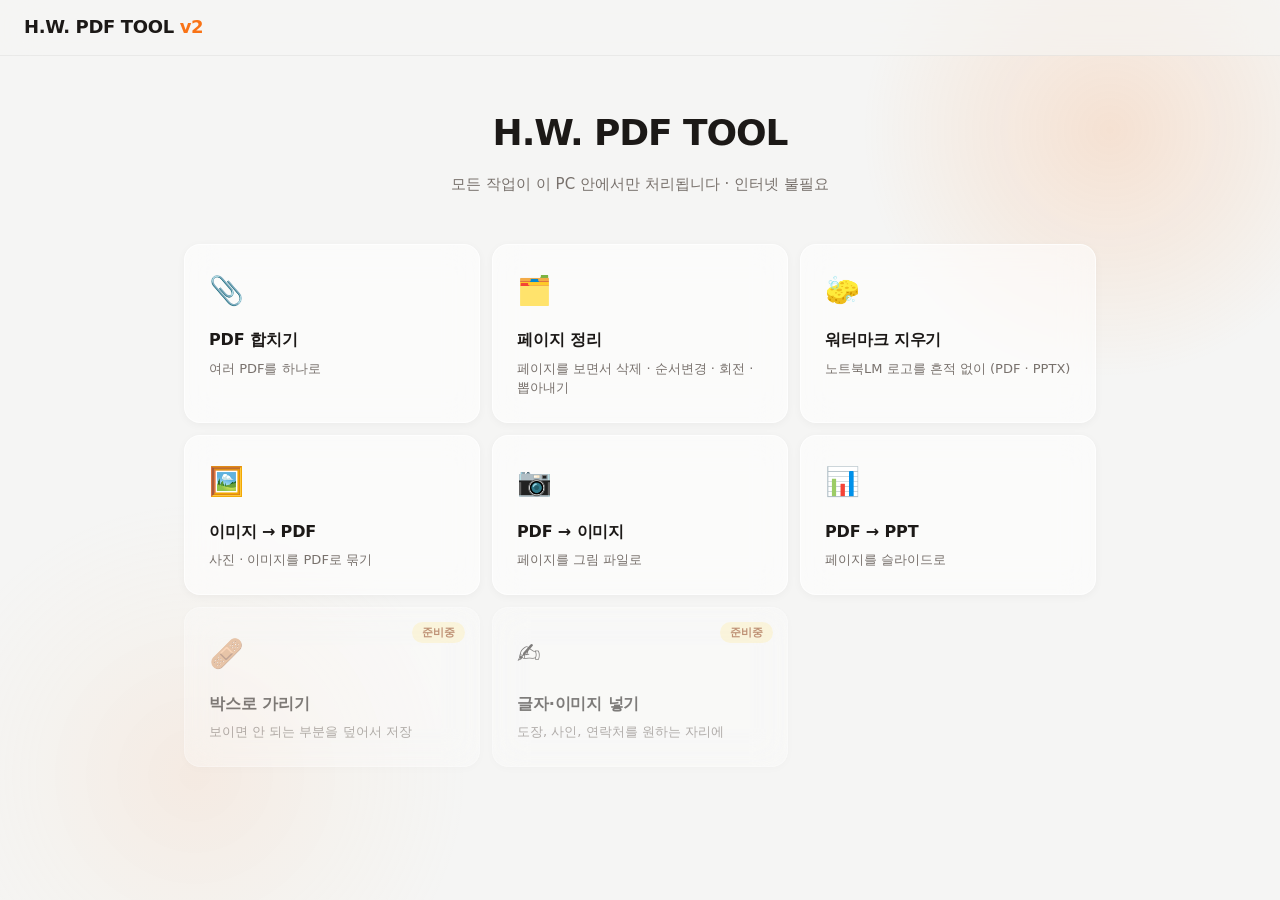
==== html-app/v2/app.html @ 433fdadb "PDF 도구 v2 추가 — v2 앱·빌드 스크립트·NotebookLM 워터마크 제거·디자인 브리프 Co-Authored-By: Claude Fable 5 <noreply@anthr" ====
<!DOCTYPE html>
<html lang="ko">
<head>
    <meta charset="UTF-8">
    <meta name="viewport" content="width=device-width, initial-scale=1.0">
    <title>H.W. PDF TOOL v2</title>
    <style>
/* ===== Design System ===== */
:root {
    --color-primary: #f97316;
    --color-primary-hover: #ea580c;
    --color-bg: #f5f5f4;
    --color-text: #1c1917;
    --color-text-secondary: #78716c;
    --color-border: rgba(0, 0, 0, 0.06);
    --color-success: #16a34a;
    --color-error: #dc2626;
    --color-error-bg: #fef2f2;
    --glass-bg: rgba(255, 255, 255, 0.55);
    --glass-border: rgba(255, 255, 255, 0.7);
    --glass-blur: 16px;
    --radius: 16px;
    --radius-sm: 10px;
    --shadow: 0 2px 8px rgba(0, 0, 0, 0.04);
    --shadow-md: 0 8px 24px rgba(0, 0, 0, 0.08);
    --transition: 0.3s cubic-bezier(0.4, 0, 0.2, 1);
}

*, *::before, *::after { box-sizing: border-box; margin: 0; padding: 0; }

body {
    font-family: 'Pretendard Variable', Pretendard, -apple-system, BlinkMacSystemFont, system-ui, 'Malgun Gothic', sans-serif;
    background: var(--color-bg);
    color: var(--color-text);
    line-height: 1.6;
    min-height: 100vh;
    overflow-x: hidden;
    position: relative;
}

body::before, body::after {
    content: '';
    position: fixed;
    border-radius: 50%;
    pointer-events: none;
    z-index: 0;
}
body::before {
    top: -120px; right: -80px; width: 500px; height: 500px;
    background: radial-gradient(circle, rgba(249, 115, 22, 0.15) 0%, rgba(251, 146, 60, 0.05) 50%, transparent 70%);
}
body::after {
    bottom: -150px; left: -80px; width: 550px; height: 550px;
    background: radial-gradient(circle, rgba(249, 115, 22, 0.08) 0%, rgba(254, 215, 170, 0.06) 40%, transparent 70%);
}
::selection { background: rgba(249, 115, 22, 0.2); color: var(--color-text); }

/* ===== Navbar ===== */
.navbar {
    background: rgba(245, 245, 244, 0.6);
    backdrop-filter: blur(20px);
    -webkit-backdrop-filter: blur(20px);
    border-bottom: 1px solid rgba(0, 0, 0, 0.05);
    padding: 0 24px;
    height: 56px;
    display: flex;
    align-items: center;
    position: sticky;
    top: 0;
    z-index: 100;
    gap: 16px;
}
.nav-logo {
    font-size: 18px; font-weight: 700; color: var(--color-text);
    text-decoration: none; letter-spacing: -0.02em; cursor: pointer;
}
.nav-back {
    display: none; align-items: center; gap: 6px;
    font-size: 14px; font-weight: 500; color: var(--color-text-secondary);
    cursor: pointer; background: none; border: none; font-family: inherit;
    padding: 4px 8px; border-radius: 6px; transition: all var(--transition);
}
.nav-back:hover { background: rgba(0,0,0,0.05); color: var(--color-text); }
.nav-back.visible { display: flex; }

.container { max-width: 960px; margin: 0 auto; padding: 32px 24px; position: relative; z-index: 1; }

.hero { text-align: center; margin-bottom: 48px; padding-top: 16px; }
.hero h1 { font-size: 36px; font-weight: 800; margin-bottom: 10px; letter-spacing: -0.03em; }
.hero-desc { color: var(--color-text-secondary); font-size: 15px; }

/* ===== Card Grid ===== */
.card-grid { display: grid; grid-template-columns: repeat(auto-fill, minmax(220px, 1fr)); gap: 12px; }
.card {
    background: var(--glass-bg);
    backdrop-filter: blur(var(--glass-blur));
    -webkit-backdrop-filter: blur(var(--glass-blur));
    border: 1px solid var(--glass-border);
    border-radius: var(--radius);
    padding: 24px;
    text-decoration: none;
    color: var(--color-text);
    transition: all var(--transition);
    cursor: pointer;
    box-shadow: var(--shadow);
    position: relative;
}
.card:hover {
    background: rgba(255, 255, 255, 0.7);
    border-color: rgba(249, 115, 22, 0.5);
    transform: translateY(-2px);
    box-shadow: var(--shadow-md), 0 0 0 2px rgba(249, 115, 22, 0.15);
}
.card-icon { font-size: 28px; margin-bottom: 14px; }
.card h3 { font-size: 16px; font-weight: 700; margin-bottom: 6px; letter-spacing: -0.01em; }
.card p { font-size: 13px; color: var(--color-text-secondary); line-height: 1.5; }
.card.soon { cursor: default; opacity: 0.55; }
.card.soon:hover { transform: none; border-color: var(--glass-border); box-shadow: var(--shadow); background: var(--glass-bg); }
.badge-soon {
    position: absolute; top: 14px; right: 14px;
    font-size: 11px; font-weight: 600; color: #92400e;
    background: #fef3c7; border-radius: 20px; padding: 2px 10px;
}

.page-header { margin-bottom: 32px; }
.page-header h2 { font-size: 24px; font-weight: 700; margin-bottom: 4px; letter-spacing: -0.02em; }
.page-header p { color: var(--color-text-secondary); font-size: 14px; }

/* ===== Upload Zone ===== */
.upload-zone {
    border: 1.5px dashed rgba(0, 0, 0, 0.12);
    border-radius: var(--radius);
    padding: 48px 24px;
    text-align: center;
    cursor: pointer;
    transition: all var(--transition);
    background: var(--glass-bg);
    backdrop-filter: blur(var(--glass-blur));
    -webkit-backdrop-filter: blur(var(--glass-blur));
}
.upload-zone:hover, .upload-zone.dragover {
    border-color: var(--color-primary);
    background: rgba(249, 115, 22, 0.04);
}
.upload-zone-icon { font-size: 40px; margin-bottom: 12px; }
.upload-zone-text { font-size: 16px; font-weight: 600; margin-bottom: 4px; }
.upload-zone-hint { font-size: 13px; color: var(--color-text-secondary); }
.upload-zone input[type="file"] { display: none; }

/* ===== File List ===== */
.file-list { list-style: none; margin-top: 16px; }
.file-item {
    display: flex; align-items: center; justify-content: space-between;
    background: var(--glass-bg);
    border: 1px solid var(--glass-border);
    border-radius: var(--radius-sm);
    padding: 10px 16px;
    margin-bottom: 8px;
    cursor: grab;
    transition: background var(--transition);
}
.file-item:hover { background: rgba(255, 255, 255, 0.75); }
.file-item.dragging { opacity: 0.5; }
.file-item-name {
    font-size: 14px; font-weight: 500;
    overflow: hidden; text-overflow: ellipsis; white-space: nowrap;
    flex: 1; margin-right: 12px;
}
.file-item-size { font-size: 12px; color: var(--color-text-secondary); margin-right: 12px; white-space: nowrap; }
.file-item-remove {
    background: none; border: none; color: var(--color-text-secondary);
    cursor: pointer; font-size: 18px; padding: 0 4px; line-height: 1;
    transition: color var(--transition);
}
.file-item-remove:hover { color: var(--color-error); }

/* ===== Options ===== */
.options-group {
    background: var(--glass-bg);
    border: 1px solid var(--glass-border);
    border-radius: var(--radius);
    padding: 20px 24px;
    margin-top: 16px;
    backdrop-filter: blur(var(--glass-blur));
    -webkit-backdrop-filter: blur(var(--glass-blur));
}
.options-group label { display: block; font-size: 14px; font-weight: 600; margin-bottom: 8px; }
.options-group select, .options-group input[type="text"], .options-group input[type="number"] {
    width: 100%; padding: 8px 12px;
    border: 1px solid rgba(0, 0, 0, 0.1);
    border-radius: var(--radius-sm);
    font-size: 14px; font-family: inherit;
    background: rgba(255, 255, 255, 0.5);
    color: var(--color-text);
    transition: border-color var(--transition);
}
.options-group select:focus, .options-group input:focus { outline: none; border-color: var(--color-primary); }
.options-row { display: flex; gap: 16px; flex-wrap: wrap; }
.options-row > div { flex: 1; min-width: 140px; }

/* ===== Buttons ===== */
.btn {
    display: inline-flex; align-items: center; justify-content: center;
    padding: 10px 24px;
    border-radius: var(--radius-sm);
    font-size: 15px; font-weight: 600; font-family: inherit;
    border: none; cursor: pointer;
    transition: all var(--transition);
    text-decoration: none;
}
.btn-primary { background: var(--color-primary); color: #fff; }
.btn-primary:hover { background: var(--color-primary-hover); box-shadow: 0 4px 16px rgba(249, 115, 22, 0.25); }
.btn-primary:disabled { background: #fdba74; cursor: not-allowed; box-shadow: none; }
.btn-ghost {
    background: none; border: 1px solid rgba(0,0,0,0.12); color: var(--color-text);
}
.btn-ghost:hover { background: rgba(0,0,0,0.04); }
.action-bar { margin-top: 20px; display: flex; gap: 12px; align-items: center; flex-wrap: wrap; }

/* ===== Result / Error ===== */
.result-area { margin-top: 24px; display: none; }
.result-area.active { display: block; }
.result-card {
    background: var(--glass-bg);
    border: 1px solid var(--glass-border);
    border-radius: var(--radius);
    padding: 20px 24px;
    backdrop-filter: blur(var(--glass-blur));
    -webkit-backdrop-filter: blur(var(--glass-blur));
}
.result-info { font-size: 14px; color: var(--color-text-secondary); }
.result-info strong { color: var(--color-text); }
.error-msg {
    background: var(--color-error-bg);
    color: var(--color-error);
    border: 1px solid #fecaca;
    border-radius: var(--radius-sm);
    padding: 12px 16px;
    font-size: 14px;
    margin-top: 16px;
    display: none;
}
.error-msg.active { display: block; }

/* ===== Loading Overlay ===== */
.loading-overlay {
    display: none;
    position: fixed; inset: 0;
    background: rgba(245, 245, 244, 0.7);
    backdrop-filter: blur(4px);
    -webkit-backdrop-filter: blur(4px);
    z-index: 200;
    align-items: center; justify-content: center;
    flex-direction: column; gap: 16px;
}
.loading-overlay.active { display: flex; }
.spinner {
    width: 40px; height: 40px;
    border: 3px solid rgba(0,0,0,0.08);
    border-top-color: var(--color-primary);
    border-radius: 50%;
    animation: spin 0.8s linear infinite;
}
@keyframes spin { to { transform: rotate(360deg); } }
.loading-text { font-size: 15px; font-weight: 500; color: var(--color-text-secondary); }

.page-section { display: none; }
.page-section.active { display: block; }

/* ===== Thumbnail Grid (페이지 정리) ===== */
.thumb-toolbar {
    display: none;
    align-items: center; gap: 12px; flex-wrap: wrap;
    margin-top: 20px;
}
.thumb-toolbar.active { display: flex; }
.thumb-count { font-size: 14px; color: var(--color-text-secondary); margin-left: auto; }
.thumb-grid {
    display: grid;
    grid-template-columns: repeat(auto-fill, minmax(160px, 1fr));
    gap: 14px;
    margin-top: 16px;
}
/* 가로 문서: 칸을 넓게, 미리보기 높이는 낮게 */
.thumb-grid.landscape { grid-template-columns: repeat(auto-fill, minmax(260px, 1fr)); }
.thumb-grid.landscape .thumb-img-wrap { height: 160px; }
.thumb-item {
    background: var(--glass-bg);
    border: 1px solid var(--glass-border);
    border-radius: var(--radius-sm);
    padding: 10px;
    text-align: center;
    cursor: grab;
    transition: box-shadow var(--transition), opacity 0.2s;
    box-shadow: var(--shadow);
}
.thumb-item.dragging { opacity: 0.4; }
.thumb-item.dragover-target { outline: 2px dashed var(--color-primary); outline-offset: 2px; }
.thumb-img-wrap {
    display: flex; align-items: center; justify-content: center;
    height: 200px; overflow: hidden;
    background: rgba(255,255,255,0.6);
    border-radius: 6px;
}
.thumb-img-wrap img {
    max-width: 96%; max-height: 96%;
    box-shadow: 0 1px 4px rgba(0,0,0,0.15);
    transition: transform 0.25s ease;
}
.thumb-meta {
    display: flex; align-items: center; justify-content: space-between;
    margin-top: 8px;
}
.thumb-num { font-size: 12px; color: var(--color-text-secondary); font-weight: 600; }
.thumb-actions { display: flex; gap: 2px; }
.thumb-btn {
    background: none; border: none; cursor: pointer;
    font-size: 15px; padding: 2px 5px; border-radius: 6px;
    color: var(--color-text-secondary);
    transition: all 0.15s;
}
.thumb-btn:hover { background: rgba(0,0,0,0.06); color: var(--color-text); }
.thumb-btn.del:hover { color: var(--color-error); background: var(--color-error-bg); }

@media (max-width: 600px) {
    .container { padding: 20px 16px; }
    .card-grid { grid-template-columns: 1fr 1fr; }
    .hero h1 { font-size: 24px; }
    .upload-zone { padding: 32px 16px; }
    .options-row { flex-direction: column; }
    .thumb-grid { grid-template-columns: repeat(auto-fill, minmax(120px, 1fr)); }
    .thumb-img-wrap { height: 130px; }
}
    </style>
</head>
<body>

<nav class="navbar">
    <a class="nav-logo" onclick="navigateTo('')">H.W. PDF TOOL <span style="color:var(--color-primary)">v2</span></a>
    <button class="nav-back" id="navBack" onclick="navigateTo('')">← 홈으로</button>
</nav>

<div class="loading-overlay" id="loadingOverlay">
    <div class="spinner"></div>
    <div class="loading-text" id="loadingText">처리 중...</div>
</div>

<main class="container">

<!-- ===== HOME ===== -->
<section class="page-section active" id="page-home">
    <div class="hero">
        <h1>H.W. PDF TOOL</h1>
        <p class="hero-desc">모든 작업이 이 PC 안에서만 처리됩니다 · 인터넷 불필요</p>
    </div>
    <div class="card-grid">
        <a class="card" onclick="navigateTo('merge')">
            <div class="card-icon">📎</div>
            <h3>PDF 합치기</h3>
            <p>여러 PDF를 하나로</p>
        </a>
        <a class="card" onclick="navigateTo('organize')">
            <div class="card-icon">🗂️</div>
            <h3>페이지 정리</h3>
            <p>페이지를 보면서 삭제 · 순서변경 · 회전 · 뽑아내기</p>
        </a>
        <a class="card" onclick="navigateTo('watermark')">
            <div class="card-icon">🧽</div>
            <h3>워터마크 지우기</h3>
            <p>노트북LM 로고를 흔적 없이 (PDF · PPTX)</p>
        </a>
        <a class="card" onclick="navigateTo('image-to-pdf')">
            <div class="card-icon">🖼️</div>
            <h3>이미지 → PDF</h3>
            <p>사진 · 이미지를 PDF로 묶기</p>
        </a>
        <a class="card" onclick="navigateTo('pdf-to-image')">
            <div class="card-icon">📷</div>
            <h3>PDF → 이미지</h3>
            <p>페이지를 그림 파일로</p>
        </a>
        <a class="card" onclick="navigateTo('pdf-to-ppt')">
            <div class="card-icon">📊</div>
            <h3>PDF → PPT</h3>
            <p>페이지를 슬라이드로</p>
        </a>
        <a class="card soon">
            <span class="badge-soon">준비중</span>
            <div class="card-icon">🩹</div>
            <h3>박스로 가리기</h3>
            <p>보이면 안 되는 부분을 덮어서 저장</p>
        </a>
        <a class="card soon">
            <span class="badge-soon">준비중</span>
            <div class="card-icon">✍️</div>
            <h3>글자·이미지 넣기</h3>
            <p>도장, 사인, 연락처를 원하는 자리에</p>
        </a>
    </div>
</section>

<!-- ===== MERGE ===== -->
<section class="page-section" id="page-merge">
    <div class="page-header">
        <h2>PDF 합치기</h2>
        <p>여러 PDF 파일을 하나로 합칩니다. 드래그로 순서를 바꿀 수 있습니다.</p>
    </div>
    <div class="upload-zone" id="mergeUploadZone">
        <div class="upload-zone-icon">📎</div>
        <div class="upload-zone-text">PDF 파일을 드래그하거나 클릭하여 선택</div>
        <div class="upload-zone-hint">여러 파일 선택 가능</div>
        <input type="file" id="mergeFileInput" accept=".pdf" multiple>
    </div>
    <div class="file-list" id="mergeFileList"></div>
    <div class="action-bar">
        <button class="btn btn-primary" id="mergeBtn" disabled>합치기</button>
    </div>
    <div class="error-msg" id="mergeError"></div>
    <div class="result-area" id="mergeResult">
        <div class="result-card"><div class="result-info" id="mergeResultInfo">완료되었습니다.</div></div>
    </div>
</section>

<!-- ===== ORGANIZE (페이지 정리) ===== -->
<section class="page-section" id="page-organize">
    <div class="page-header">
        <h2>페이지 정리</h2>
        <p>페이지를 눈으로 보면서 삭제하고, 드래그로 순서를 바꾸고, 회전할 수 있습니다.</p>
    </div>
    <div class="upload-zone" id="orgUploadZone">
        <div class="upload-zone-icon">🗂️</div>
        <div class="upload-zone-text">PDF 파일을 드래그하거나 클릭하여 선택</div>
        <div class="upload-zone-hint">불러온 뒤 각 페이지에서 🔄 회전 · ✕ 삭제</div>
        <input type="file" id="orgFileInput" accept=".pdf">
    </div>
    <div class="thumb-toolbar" id="orgToolbar">
        <button class="btn btn-primary" id="orgSaveBtn">이대로 저장</button>
        <button class="btn btn-ghost" id="orgResetBtn">처음으로 되돌리기</button>
        <span class="thumb-count" id="orgCount"></span>
    </div>
    <div class="thumb-grid" id="orgGrid"></div>
    <div class="error-msg" id="orgError"></div>
    <div class="result-area" id="orgResult">
        <div class="result-card"><div class="result-info" id="orgResultInfo">저장되었습니다.</div></div>
    </div>
</section>

<!-- ===== WATERMARK (워터마크 지우기) ===== -->
<section class="page-section" id="page-watermark">
    <div class="page-header">
        <h2>워터마크 지우기</h2>
        <p>노트북LM이 만든 PDF · PPTX 우하단의 NotebookLM 로고를 주변 배경색으로 자연스럽게 덮습니다.</p>
    </div>
    <div class="upload-zone" id="wmUploadZone">
        <div class="upload-zone-icon">🧽</div>
        <div class="upload-zone-text">PDF 또는 PPTX 파일을 드래그하거나 클릭하여 선택</div>
        <div class="upload-zone-hint">노트북LM에서 다운로드한 파일</div>
        <input type="file" id="wmFileInput" accept=".pdf,.pptx">
    </div>
    <div class="file-list" id="wmFileList"></div>
    <div class="action-bar">
        <button class="btn btn-primary" id="wmBtn" disabled>워터마크 지우기</button>
    </div>
    <div class="error-msg" id="wmError"></div>
    <div class="result-area" id="wmResult">
        <div class="result-card"><div class="result-info" id="wmResultInfo">완료되었습니다.</div></div>
    </div>
</section>

<!-- ===== IMAGE TO PDF ===== -->
<section class="page-section" id="page-image-to-pdf">
    <div class="page-header">
        <h2>이미지 → PDF</h2>
        <p>사진과 이미지를 한 장씩 페이지로 넣어 PDF 한 개로 묶습니다. 드래그로 순서를 바꿀 수 있습니다.</p>
    </div>
    <div class="upload-zone" id="i2pUploadZone">
        <div class="upload-zone-icon">🖼️</div>
        <div class="upload-zone-text">이미지 파일을 드래그하거나 클릭하여 선택</div>
        <div class="upload-zone-hint">JPG · PNG · WEBP, 여러 장 선택 가능</div>
        <input type="file" id="i2pFileInput" accept="image/*" multiple>
    </div>
    <div class="thumb-grid" id="i2pGrid"></div>
    <div class="action-bar">
        <button class="btn btn-primary" id="i2pBtn" disabled>PDF로 묶기</button>
    </div>
    <div class="error-msg" id="i2pError"></div>
    <div class="result-area" id="i2pResult">
        <div class="result-card"><div class="result-info" id="i2pResultInfo">완료되었습니다.</div></div>
    </div>
</section>

<!-- ===== PDF TO IMAGE ===== -->
<section class="page-section" id="page-pdf-to-image">
    <div class="page-header">
        <h2>PDF → 이미지</h2>
        <p>PDF 페이지를 그림 파일로 변환합니다. 여러 장이면 ZIP으로 묶어 내려받습니다.</p>
    </div>
    <div class="upload-zone" id="p2iUploadZone">
        <div class="upload-zone-icon">📷</div>
        <div class="upload-zone-text">PDF 파일을 드래그하거나 클릭하여 선택</div>
        <div class="upload-zone-hint"></div>
        <input type="file" id="p2iFileInput" accept=".pdf">
    </div>
    <div id="p2iOptionsArea" style="display:none;">
        <div class="file-list" id="p2iFileList"></div>
        <div class="options-group">
            <div class="options-row">
                <div>
                    <label for="p2iFormat">파일 형식</label>
                    <select id="p2iFormat">
                        <option value="png">PNG (선명함)</option>
                        <option value="jpeg">JPG (가벼움)</option>
                    </select>
                </div>
                <div>
                    <label for="p2iScale">화질</label>
                    <select id="p2iScale">
                        <option value="1">보통 (빠름)</option>
                        <option value="1.5" selected>좋음 (권장)</option>
                        <option value="2">매우 좋음 (느림)</option>
                    </select>
                </div>
            </div>
        </div>
        <div class="action-bar">
            <button class="btn btn-primary" id="p2iBtn">변환하기</button>
        </div>
    </div>
    <div class="error-msg" id="p2iError"></div>
    <div class="result-area" id="p2iResult">
        <div class="result-card"><div class="result-info" id="p2iResultInfo">완료되었습니다.</div></div>
    </div>
</section>

<!-- ===== PDF TO PPT ===== -->
<section class="page-section" id="page-pdf-to-ppt">
    <div class="page-header">
        <h2>PDF → PPT</h2>
        <p>PDF 각 페이지를 슬라이드 한 장으로 만들어 파워포인트 파일로 변환합니다.</p>
    </div>
    <div class="upload-zone" id="p2pUploadZone">
        <div class="upload-zone-icon">📊</div>
        <div class="upload-zone-text">PDF 파일을 드래그하거나 클릭하여 선택</div>
        <div class="upload-zone-hint"></div>
        <input type="file" id="p2pFileInput" accept=".pdf">
    </div>
    <div id="p2pOptionsArea" style="display:none;">
        <div class="file-list" id="p2pFileList"></div>
        <div class="options-group">
            <label for="p2pScale">화질</label>
            <select id="p2pScale">
                <option value="1">보통 (빠름, 가벼운 파일)</option>
                <option value="1.5" selected>좋음 (권장)</option>
                <option value="2">매우 좋음 (느림, 큰 파일)</option>
            </select>
        </div>
        <div class="action-bar">
            <button class="btn btn-primary" id="p2pBtn">변환하기</button>
        </div>
    </div>
    <div class="error-msg" id="p2pError"></div>
    <div class="result-area" id="p2pResult">
        <div class="result-card"><div class="result-info" id="p2pResultInfo">완료되었습니다.</div></div>
    </div>
</section>

</main>

<script src="libs/pdf-lib.min.js"></script>
<script src="libs/pdf.min.js"></script>
<script src="libs/pdf.worker.min.js"></script>
<script src="libs/jszip.min.js"></script>
<script src="libs/pptxgen.bundle.js"></script>

<script>
/* ===================================================================
   H.W. PDF TOOL v2 — 단일 HTML, 모든 처리는 브라우저 안에서만
   =================================================================== */

// pdf.js: 워커 파일을 같은 문서에 포함했으므로 메인 스레드에서 동작 (file:// 호환)
// (workerSrc를 비워두면 전역 pdfjsWorker를 자동으로 사용)

// ===== Utilities =====
function formatFileSize(bytes) {
    if (bytes < 1024) return bytes + ' B';
    if (bytes < 1024 * 1024) return (bytes / 1024).toFixed(1) + ' KB';
    return (bytes / (1024 * 1024)).toFixed(1) + ' MB';
}

function downloadBlob(blob, filename) {
    const url = URL.createObjectURL(blob);
    const a = document.createElement('a');
    a.href = url;
    a.download = filename;
    document.body.appendChild(a);
    a.click();
    document.body.removeChild(a);
    setTimeout(() => URL.revokeObjectURL(url), 5000);
}

function baseName(filename) {
    return filename.replace(/\.[^.]+$/, '');
}

function showError(id, msg) {
    const el = document.getElementById(id);
    if (el) { el.textContent = msg; el.classList.add('active'); }
}
function hideError(id) {
    const el = document.getElementById(id);
    if (el) el.classList.remove('active');
}
function showResult(id, msg) {
    const area = document.getElementById(id);
    if (!area) return;
    if (msg) {
        const info = area.querySelector('.result-info');
        if (info) info.textContent = msg;
    }
    area.classList.add('active');
}
function hideResult(id) {
    const el = document.getElementById(id);
    if (el) el.classList.remove('active');
}
function showLoading(text) {
    document.getElementById('loadingText').textContent = text || '처리 중...';
    document.getElementById('loadingOverlay').classList.add('active');
}
function hideLoading() {
    document.getElementById('loadingOverlay').classList.remove('active');
}
function escapeHtml(str) {
    const div = document.createElement('div');
    div.textContent = str;
    return div.innerHTML;
}
// 화면 갱신 기회를 주기 위한 짧은 양보 (메인 스레드 처리라 필요)
function tick() {
    return new Promise(r => setTimeout(r, 0));
}

// ===== Upload Zone =====
function setupUploadZone(zoneId, inputId, opts = {}) {
    const zone = document.getElementById(zoneId);
    const input = document.getElementById(inputId);
    if (!zone || !input) return;

    const multiple = opts.multiple || false;
    const pattern = opts.pattern || /\.pdf$/i;
    const onFiles = opts.onFiles || function () {};

    zone.addEventListener('click', () => input.click());
    zone.addEventListener('dragover', (e) => { e.preventDefault(); zone.classList.add('dragover'); });
    zone.addEventListener('dragleave', () => zone.classList.remove('dragover'));
    zone.addEventListener('drop', (e) => {
        e.preventDefault();
        zone.classList.remove('dragover');
        const files = Array.from(e.dataTransfer.files).filter(f => pattern.test(f.name));
        if (files.length === 0) return;
        if (!multiple) files.splice(1);
        onFiles(files);
    });
    input.addEventListener('change', () => {
        const files = Array.from(input.files).filter(f => pattern.test(f.name));
        if (files.length > 0) onFiles(files);
        input.value = '';
    });
}

// ===== File List (드래그 순서변경) =====
function createFileList(containerId, files, onChange) {
    const container = document.getElementById(containerId);
    if (!container) return;
    container.innerHTML = '';

    files.forEach((file, idx) => {
        const item = document.createElement('div');
        item.className = 'file-item';
        item.draggable = true;
        item.dataset.index = idx;
        item.innerHTML = `
            <span class="file-item-name">${escapeHtml(file.name)}</span>
            <span class="file-item-size">${formatFileSize(file.size)}</span>
            <button class="file-item-remove" data-index="${idx}">&times;</button>
        `;
        container.appendChild(item);
    });

    if (!container.dataset.bound) {
        container.dataset.bound = '1';
        container.addEventListener('dragstart', (e) => {
            const item = e.target.closest('.file-item');
            if (!item) return;
            container.dataset.dragIdx = item.dataset.index;
            item.classList.add('dragging');
        });
        container.addEventListener('dragend', (e) => {
            const item = e.target.closest('.file-item');
            if (item) item.classList.remove('dragging');
        });
        container.addEventListener('dragover', (e) => e.preventDefault());
        container.addEventListener('drop', (e) => {
            e.preventDefault();
            const target = e.target.closest('.file-item');
            const dragIdx = parseInt(container.dataset.dragIdx);
            if (!target || isNaN(dragIdx)) return;
            const dropIdx = parseInt(target.dataset.index);
            if (dragIdx === dropIdx) return;
            const arr = container._files;
            const moved = arr.splice(dragIdx, 1)[0];
            arr.splice(dropIdx, 0, moved);
            createFileList(containerId, arr, container._onChange);
            if (container._onChange) container._onChange();
        });
        container.addEventListener('click', (e) => {
            const btn = e.target.closest('.file-item-remove');
            if (!btn) return;
            const arr = container._files;
            arr.splice(parseInt(btn.dataset.index), 1);
            createFileList(containerId, arr, container._onChange);
            if (container._onChange) container._onChange();
        });
    }
    container._files = files;
    container._onChange = onChange;
}

function showSingleFile(containerId, file) {
    const container = document.getElementById(containerId);
    if (!container) return;
    container.innerHTML = `<div class="file-item" style="cursor:default;"><span class="file-item-name">${escapeHtml(file.name)}</span><span class="file-item-size">${formatFileSize(file.size)}</span></div>`;
}

// ===== SPA Router =====
const pages = ['home', 'merge', 'organize', 'watermark', 'image-to-pdf', 'pdf-to-image', 'pdf-to-ppt'];

function navigateTo(page) {
    window.location.hash = page ? '#' + page : '';
}

function handleRoute() {
    let hash = window.location.hash.replace('#', '') || 'home';
    if (!pages.includes(hash)) hash = 'home';
    pages.forEach(p => {
        const el = document.getElementById('page-' + p);
        if (el) el.classList.toggle('active', p === hash);
    });
    document.getElementById('navBack').classList.toggle('visible', hash !== 'home');
}
window.addEventListener('hashchange', handleRoute);
window.addEventListener('load', handleRoute);

// ===== 공통: pdf.js로 페이지를 캔버스에 렌더 =====
async function renderPdfPage(pdf, pageNum, scale) {
    const page = await pdf.getPage(pageNum);
    const viewport = page.getViewport({ scale });
    const canvas = document.createElement('canvas');
    canvas.width = Math.round(viewport.width);
    canvas.height = Math.round(viewport.height);
    const ctx = canvas.getContext('2d');
    await page.render({ canvasContext: ctx, viewport }).promise;
    return { canvas, ctx, viewport, page };
}

function canvasToBlob(canvas, type, quality) {
    return new Promise(resolve => canvas.toBlob(resolve, type, quality));
}

// ===================================================================
// 1. PDF 합치기
// ===================================================================
(function () {
    let files = [];

    function updateUI() {
        createFileList('mergeFileList', files, updateUI);
        document.getElementById('mergeBtn').disabled = files.length < 2;
    }

    setupUploadZone('mergeUploadZone', 'mergeFileInput', {
        multiple: true,
        onFiles(newFiles) {
            hideError('mergeError');
            files = files.concat(newFiles);
            updateUI();
        }
    });

    document.getElementById('mergeBtn').addEventListener('click', async function () {
        if (files.length < 2) return;
        hideError('mergeError');
        hideResult('mergeResult');
        this.disabled = true;
        showLoading('PDF 합치는 중...');
        try {
            const { PDFDocument } = PDFLib;
            const merged = await PDFDocument.create();
            for (let i = 0; i < files.length; i++) {
                showLoading(`합치는 중... (${i + 1}/${files.length})`);
                await tick();
                const bytes = await files[i].arrayBuffer();
                const src = await PDFDocument.load(bytes, { ignoreEncryption: true });
                const copied = await merged.copyPages(src, src.getPageIndices());
                copied.forEach(p => merged.addPage(p));
            }
            const out = await merged.save();
            downloadBlob(new Blob([out], { type: 'application/pdf' }), '합친파일.pdf');
            showResult('mergeResult', `${files.length}개 파일을 합쳤습니다. "합친파일.pdf"로 저장됩니다.`);
        } catch (e) {
            showError('mergeError', '합치는 중 오류: ' + (e.message || e));
        } finally {
            hideLoading();
            this.disabled = false;
        }
    });
})();

// ===================================================================
// 2. 페이지 정리 (썸네일: 삭제·순서변경·회전)
// ===================================================================
(function () {
    let srcBytes = null;       // 원본 PDF bytes (pdf-lib용 복사본)
    let srcName = '';
    let items = [];            // [{origIndex, delta(추가 회전), thumb(dataURL)}]

    const grid = document.getElementById('orgGrid');

    function renderGrid() {
        grid.innerHTML = '';
        items.forEach((it, idx) => {
            const el = document.createElement('div');
            el.className = 'thumb-item';
            el.draggable = true;
            el.dataset.index = idx;
            el.innerHTML = `
                <div class="thumb-img-wrap"><img src="${it.thumb}" draggable="false"></div>
                <div class="thumb-meta">
                    <span class="thumb-num">${it.origIndex + 1}</span>
                    <span class="thumb-actions">
                        <button class="thumb-btn" data-act="rot" title="시계방향 회전">🔄</button>
                        <button class="thumb-btn del" data-act="del" title="페이지 삭제">✕</button>
                    </span>
                </div>
            `;
            grid.appendChild(el);
        });
        document.getElementById('orgCount').textContent = `${items.length}페이지`;
        document.getElementById('orgSaveBtn').disabled = items.length === 0;
        // 회전 적용: 90°/270°일 때는 칸에 맞게 축소 배율도 함께 계산
        requestAnimationFrame(() => {
            grid.querySelectorAll('.thumb-item').forEach((el, idx) => {
                const img = el.querySelector('img');
                const wrap = el.querySelector('.thumb-img-wrap');
                const delta = items[idx].delta;
                if (delta % 180 !== 0) {
                    const k = Math.min(1, wrap.clientHeight / img.clientWidth, wrap.clientWidth / img.clientHeight);
                    img.style.transform = `rotate(${delta}deg) scale(${k.toFixed(3)})`;
                } else {
                    img.style.transform = `rotate(${delta}deg)`;
                }
            });
        });
    }

    grid.addEventListener('click', (e) => {
        const btn = e.target.closest('.thumb-btn');
        if (!btn) return;
        const item = e.target.closest('.thumb-item');
        const idx = parseInt(item.dataset.index);
        if (btn.dataset.act === 'rot') {
            items[idx].delta = (items[idx].delta + 90) % 360;
        } else if (btn.dataset.act === 'del') {
            items.splice(idx, 1);
        }
        renderGrid();
    });

    grid.addEventListener('dragstart', (e) => {
        const item = e.target.closest('.thumb-item');
        if (!item) return;
        grid.dataset.dragIdx = item.dataset.index;
        item.classList.add('dragging');
    });
    grid.addEventListener('dragend', () => {
        grid.querySelectorAll('.thumb-item').forEach(el => el.classList.remove('dragging', 'dragover-target'));
    });
    grid.addEventListener('dragover', (e) => {
        e.preventDefault();
        const target = e.target.closest('.thumb-item');
        grid.querySelectorAll('.thumb-item').forEach(el => el.classList.remove('dragover-target'));
        if (target && target.dataset.index !== grid.dataset.dragIdx) target.classList.add('dragover-target');
    });
    grid.addEventListener('drop', (e) => {
        e.preventDefault();
        const target = e.target.closest('.thumb-item');
        const dragIdx = parseInt(grid.dataset.dragIdx);
        if (!target || isNaN(dragIdx)) return;
        const dropIdx = parseInt(target.dataset.index);
        if (dragIdx === dropIdx) return;
        const moved = items.splice(dragIdx, 1)[0];
        items.splice(dropIdx, 0, moved);
        renderGrid();
    });

    async function loadPdf(file) {
        hideError('orgError');
        hideResult('orgResult');
        showLoading('페이지 불러오는 중...');
        try {
            srcName = file.name;
            const buf = await file.arrayBuffer();
            srcBytes = buf.slice(0);  // pdf.js가 buffer를 가져가므로 복사본 보관
            const pdf = await pdfjsLib.getDocument({ data: new Uint8Array(buf) }).promise;
            items = [];
            // 첫 페이지 방향에 맞춰 격자 모양 결정 (가로 문서 = 넓은 칸)
            const firstPage = await pdf.getPage(1);
            const firstVp = firstPage.getViewport({ scale: 1 });
            grid.classList.toggle('landscape', firstVp.width > firstVp.height);
            for (let i = 1; i <= pdf.numPages; i++) {
                showLoading(`페이지 불러오는 중... (${i}/${pdf.numPages})`);
                await tick();
                const page = await pdf.getPage(i);
                const vp1 = page.getViewport({ scale: 1 });
                const scale = 220 / vp1.width;
                const viewport = page.getViewport({ scale });
                const canvas = document.createElement('canvas');
                canvas.width = Math.round(viewport.width);
                canvas.height = Math.round(viewport.height);
                await page.render({ canvasContext: canvas.getContext('2d'), viewport }).promise;
                items.push({ origIndex: i - 1, delta: 0, thumb: canvas.toDataURL('image/jpeg', 0.8) });
            }
            pdf.destroy();
            renderGrid();
            document.getElementById('orgToolbar').classList.add('active');
        } catch (e) {
            showError('orgError', 'PDF를 여는 중 오류: ' + (e.message || e));
        } finally {
            hideLoading();
        }
    }

    setupUploadZone('orgUploadZone', 'orgFileInput', {
        onFiles(files) { loadPdf(files[0]); }
    });

    document.getElementById('orgResetBtn').addEventListener('click', async () => {
        if (!srcBytes) return;
        const file = new File([srcBytes], srcName, { type: 'application/pdf' });
        await loadPdf(file);
    });

    document.getElementById('orgSaveBtn').addEventListener('click', async function () {
        if (!srcBytes || items.length === 0) return;
        hideError('orgError');
        hideResult('orgResult');
        this.disabled = true;
        showLoading('저장하는 중...');
        try {
            const { PDFDocument, degrees } = PDFLib;
            const src = await PDFDocument.load(srcBytes.slice(0), { ignoreEncryption: true });
            const out = await PDFDocument.create();
            const copied = await out.copyPages(src, items.map(it => it.origIndex));
            copied.forEach((page, i) => {
                const cur = page.getRotation().angle || 0;
                page.setRotation(degrees((cur + items[i].delta) % 360));
                out.addPage(page);
            });
            const bytes = await out.save();
            downloadBlob(new Blob([bytes], { type: 'application/pdf' }), `${baseName(srcName)}_정리.pdf`);
            showResult('orgResult', `${items.length}페이지로 저장했습니다.`);
        } catch (e) {
            showError('orgError', '저장 중 오류: ' + (e.message || e));
        } finally {
            hideLoading();
            this.disabled = false;
        }
    });
})();

// ===================================================================
// 3. 워터마크 지우기 (노트북LM, PDF + PPTX)
// ===================================================================
(function () {
    // 워터마크 박스 (페이지 크기 대비 비율, 1376x768 기준 측정값 + 여유)
    const WM = { x0: 1262 / 1376, y0: 741 / 768, x1: 1372 / 1376, y1: 764 / 768 };
    let file = null;

    // 캔버스 우하단 워터마크 영역을 행별로 왼쪽 배경 중앙값으로 덮음
    function patchCanvas(ctx, w, h) {
        const x0 = Math.floor(WM.x0 * w), y0 = Math.floor(WM.y0 * h);
        const x1 = Math.min(Math.ceil(WM.x1 * w), w), y1 = Math.min(Math.ceil(WM.y1 * h), h);
        const sampleW = Math.max(10, Math.round(w * 0.022));
        const gap = Math.max(4, Math.round(w * 0.007));
        const sx = Math.max(0, x0 - sampleW - gap);
        const region = ctx.getImageData(sx, y0, x1 - sx, y1 - y0);
        const rw = region.width;
        const fillStart = x0 - sx;
        const m = Math.floor(sampleW / 2);
        for (let row = 0; row < region.height; row++) {
            const rs = [], gs = [], bs = [];
            for (let i = 0; i < sampleW; i++) {
                const p = (row * rw + i) * 4;
                rs.push(region.data[p]); gs.push(region.data[p + 1]); bs.push(region.data[p + 2]);
            }
            rs.sort((a, b) => a - b); gs.sort((a, b) => a - b); bs.sort((a, b) => a - b);
            for (let x = fillStart; x < rw; x++) {
                const p = (row * rw + x) * 4;
                region.data[p] = rs[m]; region.data[p + 1] = gs[m]; region.data[p + 2] = bs[m];
                region.data[p + 3] = 255;
            }
        }
        ctx.putImageData(region, sx, y0);
    }

    async function processPdf(file) {
        const buf = await file.arrayBuffer();
        const pdf = await pdfjsLib.getDocument({ data: new Uint8Array(buf) }).promise;
        const { PDFDocument } = PDFLib;
        const out = await PDFDocument.create();
        for (let i = 1; i <= pdf.numPages; i++) {
            showLoading(`워터마크 지우는 중... (${i}/${pdf.numPages})`);
            await tick();
            const page = await pdf.getPage(i);
            const vp1 = page.getViewport({ scale: 1 });
            // 노트북LM은 1376pt 폭(원본 해상도 1:1). 작은 페이지는 2배로 렌더해 화질 유지
            const scale = vp1.width >= 1200 ? 1 : 2;
            const viewport = page.getViewport({ scale });
            const canvas = document.createElement('canvas');
            canvas.width = Math.round(viewport.width);
            canvas.height = Math.round(viewport.height);
            const ctx = canvas.getContext('2d');
            await page.render({ canvasContext: ctx, viewport }).promise;
            patchCanvas(ctx, canvas.width, canvas.height);
            const blob = await canvasToBlob(canvas, 'image/png');
            const img = await out.embedPng(await blob.arrayBuffer());
            const p = out.addPage([vp1.width, vp1.height]);
            p.drawImage(img, { x: 0, y: 0, width: vp1.width, height: vp1.height });
        }
        pdf.destroy();
        const bytes = await out.save();
        downloadBlob(new Blob([bytes], { type: 'application/pdf' }), `${baseName(file.name)}_워터마크제거.pdf`);
        return pdf.numPages;
    }

    function loadImage(blob) {
        return new Promise((resolve, reject) => {
            const img = new Image();
            const url = URL.createObjectURL(blob);
            img.onload = () => { URL.revokeObjectURL(url); resolve(img); };
            img.onerror = () => { URL.revokeObjectURL(url); reject(new Error('이미지를 읽을 수 없습니다.')); };
            img.src = url;
        });
    }

    async function processPptx(file) {
        const zip = await JSZip.loadAsync(await file.arrayBuffer());
        const mediaNames = Object.keys(zip.files).filter(n =>
            n.startsWith('ppt/media/') && /\.(png|jpe?g)$/i.test(n));
        let count = 0;
        for (const name of mediaNames) {
            count++;
            showLoading(`워터마크 지우는 중... (${count}/${mediaNames.length})`);
            await tick();
            const blob = await zip.files[name].async('blob');
            const img = await loadImage(blob);
            const canvas = document.createElement('canvas');
            canvas.width = img.naturalWidth;
            canvas.height = img.naturalHeight;
            const ctx = canvas.getContext('2d');
            ctx.drawImage(img, 0, 0);
            patchCanvas(ctx, canvas.width, canvas.height);
            const outBlob = await canvasToBlob(canvas, 'image/png');
            zip.file(name, outBlob);
        }
        showLoading('PPTX 파일 만드는 중...');
        const outBlob = await zip.generateAsync({ type: 'blob', compression: 'DEFLATE' });
        downloadBlob(outBlob, `${baseName(file.name)}_워터마크제거.pptx`);
        return count;
    }

    setupUploadZone('wmUploadZone', 'wmFileInput', {
        pattern: /\.(pdf|pptx)$/i,
        onFiles(files) {
            hideError('wmError');
            hideResult('wmResult');
            file = files[0];
            showSingleFile('wmFileList', file);
            document.getElementById('wmBtn').disabled = false;
        }
    });

    document.getElementById('wmBtn').addEventListener('click', async function () {
        if (!file) return;
        hideError('wmError');
        hideResult('wmResult');
        this.disabled = true;
        showLoading('워터마크 지우는 중...');
        try {
            if (/\.pdf$/i.test(file.name)) {
                const n = await processPdf(file);
                showResult('wmResult', `${n}페이지 처리 완료. "_워터마크제거.pdf"로 저장됩니다.`);
            } else {
                const n = await processPptx(file);
                showResult('wmResult', `슬라이드 이미지 ${n}장 처리 완료. "_워터마크제거.pptx"로 저장됩니다.`);
            }
        } catch (e) {
            showError('wmError', '처리 중 오류: ' + (e.message || e));
        } finally {
            hideLoading();
            this.disabled = false;
        }
    });
})();

// ===================================================================
// 4. 이미지 → PDF
// ===================================================================
(function () {
    let entries = [];   // [{file, url}]
    const grid = document.getElementById('i2pGrid');

    function renderGrid() {
        grid.innerHTML = '';
        entries.forEach((it, idx) => {
            const el = document.createElement('div');
            el.className = 'thumb-item';
            el.draggable = true;
            el.dataset.index = idx;
            el.title = it.file.name;
            el.innerHTML = `
                <div class="thumb-img-wrap"><img src="${it.url}" draggable="false"></div>
                <div class="thumb-meta">
                    <span class="thumb-num">${idx + 1} · ${formatFileSize(it.file.size)}</span>
                    <span class="thumb-actions">
                        <button class="thumb-btn del" data-act="del" title="빼기">✕</button>
                    </span>
                </div>
            `;
            grid.appendChild(el);
        });
        document.getElementById('i2pBtn').disabled = entries.length === 0;
    }

    grid.addEventListener('click', (e) => {
        const btn = e.target.closest('.thumb-btn');
        if (!btn) return;
        const idx = parseInt(e.target.closest('.thumb-item').dataset.index);
        URL.revokeObjectURL(entries[idx].url);
        entries.splice(idx, 1);
        renderGrid();
    });
    grid.addEventListener('dragstart', (e) => {
        const item = e.target.closest('.thumb-item');
        if (!item) return;
        grid.dataset.dragIdx = item.dataset.index;
        item.classList.add('dragging');
    });
    grid.addEventListener('dragend', () => {
        grid.querySelectorAll('.thumb-item').forEach(el => el.classList.remove('dragging', 'dragover-target'));
    });
    grid.addEventListener('dragover', (e) => {
        e.preventDefault();
        const target = e.target.closest('.thumb-item');
        grid.querySelectorAll('.thumb-item').forEach(el => el.classList.remove('dragover-target'));
        if (target && target.dataset.index !== grid.dataset.dragIdx) target.classList.add('dragover-target');
    });
    grid.addEventListener('drop', (e) => {
        e.preventDefault();
        const target = e.target.closest('.thumb-item');
        const dragIdx = parseInt(grid.dataset.dragIdx);
        if (!target || isNaN(dragIdx)) return;
        const dropIdx = parseInt(target.dataset.index);
        if (dragIdx === dropIdx) return;
        const moved = entries.splice(dragIdx, 1)[0];
        entries.splice(dropIdx, 0, moved);
        renderGrid();
    });

    setupUploadZone('i2pUploadZone', 'i2pFileInput', {
        multiple: true,
        pattern: /\.(png|jpe?g|webp|gif|bmp)$/i,
        onFiles(newFiles) {
            hideError('i2pError');
            hideResult('i2pResult');
            entries = entries.concat(newFiles.map(f => ({ file: f, url: URL.createObjectURL(f) })));
            renderGrid();
        }
    });

    async function fileToEmbeddable(doc, file) {
        const bytes = await file.arrayBuffer();
        if (/\.png$/i.test(file.name)) return doc.embedPng(bytes);
        if (/\.jpe?g$/i.test(file.name)) return doc.embedJpg(bytes);
        // 그 외 포맷은 캔버스로 PNG 변환 후 삽입
        const img = await createImageBitmap(new Blob([bytes]));
        const canvas = document.createElement('canvas');
        canvas.width = img.width;
        canvas.height = img.height;
        canvas.getContext('2d').drawImage(img, 0, 0);
        const blob = await canvasToBlob(canvas, 'image/png');
        return doc.embedPng(await blob.arrayBuffer());
    }

    document.getElementById('i2pBtn').addEventListener('click', async function () {
        if (entries.length === 0) return;
        hideError('i2pError');
        hideResult('i2pResult');
        this.disabled = true;
        showLoading('PDF로 묶는 중...');
        try {
            const { PDFDocument } = PDFLib;
            const doc = await PDFDocument.create();
            for (let i = 0; i < entries.length; i++) {
                showLoading(`PDF로 묶는 중... (${i + 1}/${entries.length})`);
                await tick();
                const img = await fileToEmbeddable(doc, entries[i].file);
                const page = doc.addPage([img.width, img.height]);
                page.drawImage(img, { x: 0, y: 0, width: img.width, height: img.height });
            }
            const bytes = await doc.save();
            const name = entries.length === 1 ? `${baseName(entries[0].file.name)}.pdf` : '이미지묶음.pdf';
            downloadBlob(new Blob([bytes], { type: 'application/pdf' }), name);
            showResult('i2pResult', `이미지 ${entries.length}장을 PDF로 묶었습니다.`);
        } catch (e) {
            showError('i2pError', '변환 중 오류: ' + (e.message || e));
        } finally {
            hideLoading();
            this.disabled = false;
        }
    });
})();

// ===================================================================
// 5. PDF → 이미지
// ===================================================================
(function () {
    let file = null;

    setupUploadZone('p2iUploadZone', 'p2iFileInput', {
        onFiles(files) {
            hideError('p2iError');
            hideResult('p2iResult');
            file = files[0];
            showSingleFile('p2iFileList', file);
            document.getElementById('p2iOptionsArea').style.display = 'block';
        }
    });

    document.getElementById('p2iBtn').addEventListener('click', async function () {
        if (!file) return;
        hideError('p2iError');
        hideResult('p2iResult');
        this.disabled = true;
        showLoading('이미지로 변환 중...');
        try {
            const scale = parseFloat(document.getElementById('p2iScale').value) * 1.5;
            const format = document.getElementById('p2iFormat').value;
            const mime = format === 'png' ? 'image/png' : 'image/jpeg';
            const ext = format === 'png' ? 'png' : 'jpg';
            const buf = await file.arrayBuffer();
            const pdf = await pdfjsLib.getDocument({ data: new Uint8Array(buf) }).promise;
            const base = baseName(file.name);
            const pad = String(pdf.numPages).length;

            if (pdf.numPages === 1) {
                const { canvas } = await renderPdfPage(pdf, 1, scale);
                const blob = await canvasToBlob(canvas, mime, 0.92);
                downloadBlob(blob, `${base}.${ext}`);
            } else {
                const zip = new JSZip();
                for (let i = 1; i <= pdf.numPages; i++) {
                    showLoading(`이미지 변환 중... (${i}/${pdf.numPages})`);
                    await tick();
                    const { canvas } = await renderPdfPage(pdf, i, scale);
                    const blob = await canvasToBlob(canvas, mime, 0.92);
                    zip.file(`${base}_${String(i).padStart(pad, '0')}.${ext}`, blob);
                }
                showLoading('ZIP 파일 만드는 중...');
                const zipBlob = await zip.generateAsync({ type: 'blob' });
                downloadBlob(zipBlob, `${base}_이미지.zip`);
            }
            showResult('p2iResult', `${pdf.numPages}페이지를 변환했습니다.${pdf.numPages > 1 ? ' ZIP으로 저장됩니다.' : ''}`);
            pdf.destroy();
        } catch (e) {
            showError('p2iError', '변환 중 오류: ' + (e.message || e));
        } finally {
            hideLoading();
            this.disabled = false;
        }
    });
})();

// ===================================================================
// 6. PDF → PPT
// ===================================================================
(function () {
    let file = null;

    setupUploadZone('p2pUploadZone', 'p2pFileInput', {
        onFiles(files) {
            hideError('p2pError');
            hideResult('p2pResult');
            file = files[0];
            showSingleFile('p2pFileList', file);
            document.getElementById('p2pOptionsArea').style.display = 'block';
        }
    });

    document.getElementById('p2pBtn').addEventListener('click', async function () {
        if (!file) return;
        hideError('p2pError');
        hideResult('p2pResult');
        this.disabled = true;
        showLoading('PPT로 변환 중...');
        try {
            const scale = parseFloat(document.getElementById('p2pScale').value) * 1.5;
            const buf = await file.arrayBuffer();
            const pdf = await pdfjsLib.getDocument({ data: new Uint8Array(buf) }).promise;

            // 첫 페이지 비율로 슬라이드 크기를 한 번만 정의
            const first = await pdf.getPage(1);
            const vp1 = first.getViewport({ scale: 1 });
            const wIn = vp1.width / 72;
            const hIn = vp1.height / 72;

            const pptx = new PptxGenJS();
            pptx.defineLayout({ name: 'PDF', width: wIn, height: hIn });
            pptx.layout = 'PDF';

            for (let i = 1; i <= pdf.numPages; i++) {
                showLoading(`PPT 변환 중... (${i}/${pdf.numPages})`);
                await tick();
                const { canvas } = await renderPdfPage(pdf, i, scale);
                const dataUrl = canvas.toDataURL('image/jpeg', 0.92);
                const slide = pptx.addSlide();
                slide.addImage({ data: dataUrl, x: 0, y: 0, w: wIn, h: hIn });
            }
            showLoading('PPT 파일 만드는 중...');
            const blob = await pptx.write({ outputType: 'blob' });
            downloadBlob(blob, `${baseName(file.name)}.pptx`);
            showResult('p2pResult', `${pdf.numPages}페이지를 슬라이드로 변환했습니다.`);
            pdf.destroy();
        } catch (e) {
            showError('p2pError', '변환 중 오류: ' + (e.message || e));
        } finally {
            hideLoading();
            this.disabled = false;
        }
    });
})();

</script>
</body>
</html>
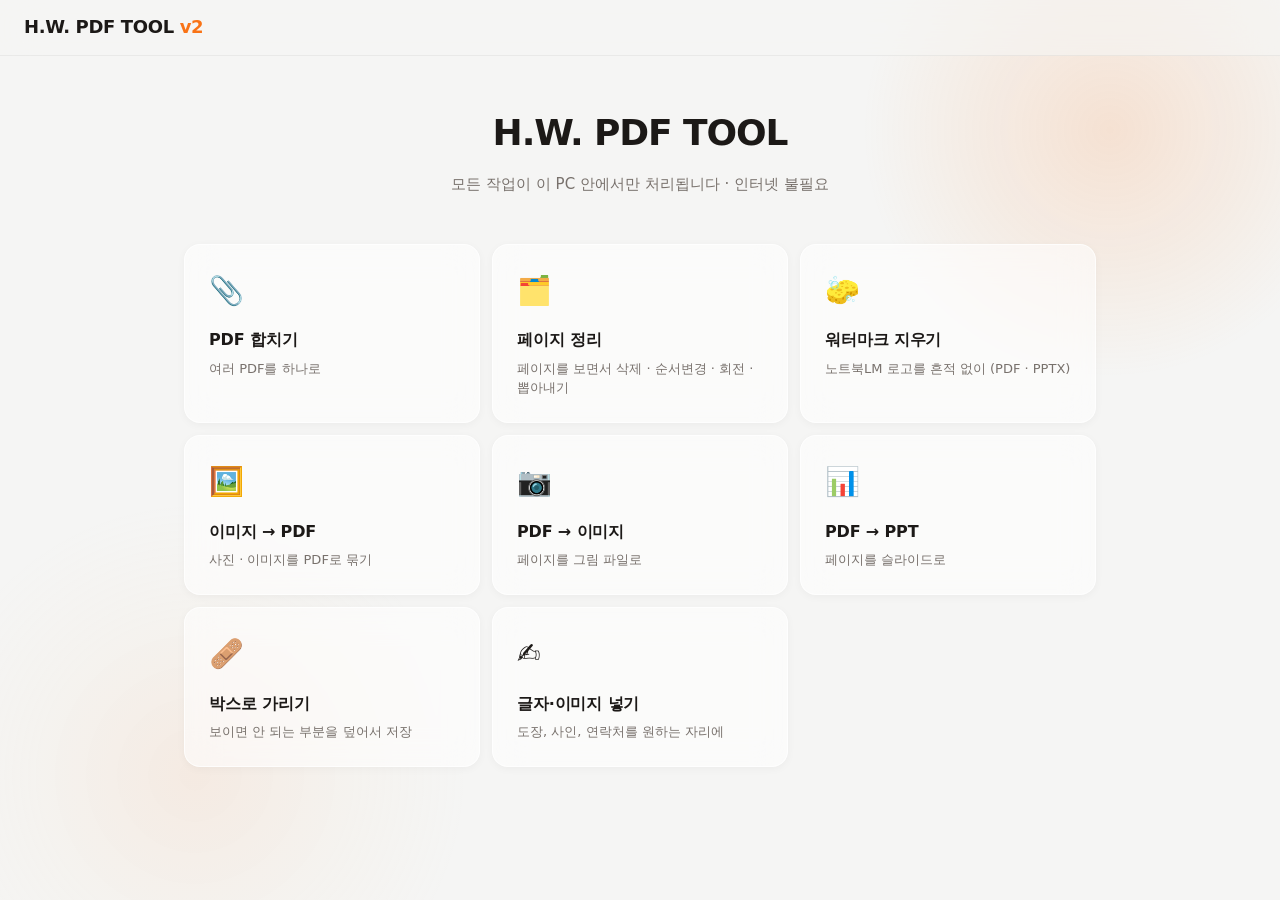
==== commit 9838d01f: "v2 2단계: 박스로 가리기·글자·이미지 넣기 추가 - 박스로 가리기: 드래그 영역을 색 박스로 덮고 평면화 (회색/직접선택/스포이드/자동배경색) - 글자·이미지 넣기: 글자·도장" ====
--- a/html-app/v2/app.html
+++ b/html-app/v2/app.html
@@ -321,6 +321,98 @@
 }
 .thumb-btn:hover { background: rgba(0,0,0,0.06); color: var(--color-text); }
 .thumb-btn.del:hover { color: var(--color-error); background: var(--color-error-bg); }
+
+/* ===== 페이지 편집기 (가리기·넣기 공용) ===== */
+.editor-area { display: none; }
+.editor-area.active { display: block; }
+.editor-toolbar {
+    display: flex; align-items: center; gap: 10px; flex-wrap: wrap;
+    margin-top: 20px;
+    background: var(--glass-bg);
+    border: 1px solid var(--glass-border);
+    border-radius: var(--radius);
+    padding: 12px 16px;
+    backdrop-filter: blur(var(--glass-blur));
+    -webkit-backdrop-filter: blur(var(--glass-blur));
+}
+.editor-hint { font-size: 13px; color: var(--color-text-secondary); margin-top: 10px; }
+.page-nav { display: flex; align-items: center; gap: 8px; font-size: 14px; font-weight: 600; margin-left: auto; }
+.page-nav button {
+    background: none; border: 1px solid rgba(0,0,0,0.12); border-radius: 8px;
+    width: 30px; height: 30px; cursor: pointer; font-size: 14px;
+    transition: all 0.15s;
+}
+.page-nav button:hover { background: rgba(0,0,0,0.05); }
+.page-nav button:disabled { opacity: 0.3; cursor: default; }
+.chip-group { display: flex; gap: 6px; flex-wrap: wrap; align-items: center; }
+.chip-group input[type="radio"] { display: none; }
+.chip-group label {
+    padding: 6px 12px; font-size: 13px; font-weight: 500;
+    border: 1px solid rgba(0,0,0,0.1); border-radius: 20px;
+    cursor: pointer; background: var(--glass-bg);
+    transition: all 0.15s;
+}
+.chip-group input[type="radio"]:checked + label {
+    border-color: var(--color-primary);
+    color: var(--color-primary);
+    background: rgba(249, 115, 22, 0.06);
+}
+.color-swatch {
+    width: 34px; height: 30px; padding: 2px;
+    border: 1px solid rgba(0,0,0,0.12); border-radius: 8px;
+    background: #fff; cursor: pointer;
+}
+.viewer-wrap { margin-top: 16px; text-align: center; }
+.viewer-stage {
+    position: relative; display: inline-block;
+    box-shadow: var(--shadow-md);
+    border-radius: 4px;
+    max-width: 100%;
+}
+.viewer-stage canvas { display: block; max-width: 100%; height: auto; border-radius: 4px; }
+.viewer-overlay { position: absolute; inset: 0; }
+.viewer-overlay.crosshair { cursor: crosshair; }
+.redact-box { position: absolute; box-sizing: border-box; border: 1px dashed rgba(0,0,0,0.35); }
+.box-del {
+    position: absolute; top: -9px; right: -9px;
+    width: 18px; height: 18px; line-height: 16px;
+    background: #fff; color: var(--color-error);
+    border: 1px solid rgba(0,0,0,0.15); border-radius: 50%;
+    font-size: 11px; cursor: pointer; padding: 0;
+}
+.stamp-el { position: absolute; cursor: move; user-select: none; -webkit-user-select: none; }
+.stamp-el img { width: 100%; height: 100%; display: block; pointer-events: none; }
+.stamp-el .stamp-text { pointer-events: none; white-space: pre; line-height: 1.25; font-weight: 600; }
+.stamp-el.selected { outline: 2px solid var(--color-primary); outline-offset: 1px; }
+.stamp-handle {
+    position: absolute; right: -8px; bottom: -8px;
+    width: 16px; height: 16px;
+    background: var(--color-primary); border: 2px solid #fff;
+    border-radius: 50%; cursor: nwse-resize;
+    display: none;
+}
+.stamp-el.selected .stamp-handle { display: block; }
+.stamp-el .box-del { display: none; }
+.stamp-el.selected .box-del { display: block; }
+.fav-strip {
+    display: flex; gap: 8px; flex-wrap: wrap; align-items: center;
+    margin-top: 12px; font-size: 13px;
+}
+.fav-label { color: var(--color-text-secondary); font-weight: 600; }
+.fav-chip {
+    display: inline-flex; align-items: center; gap: 6px;
+    background: var(--glass-bg); border: 1px solid var(--glass-border);
+    border-radius: 20px; padding: 4px 10px;
+    cursor: pointer; font-size: 13px;
+    transition: all 0.15s;
+}
+.fav-chip:hover { border-color: var(--color-primary); }
+.fav-chip img { height: 22px; max-width: 60px; object-fit: contain; }
+.fav-chip-del {
+    background: none; border: none; cursor: pointer;
+    color: var(--color-text-secondary); font-size: 13px; padding: 0 2px;
+}
+.fav-chip-del:hover { color: var(--color-error); }
 
 @media (max-width: 600px) {
     .container { padding: 20px 16px; }
@@ -384,14 +476,12 @@
             <h3>PDF → PPT</h3>
             <p>페이지를 슬라이드로</p>
         </a>
-        <a class="card soon">
-            <span class="badge-soon">준비중</span>
+        <a class="card" onclick="navigateTo('redact')">
             <div class="card-icon">🩹</div>
             <h3>박스로 가리기</h3>
             <p>보이면 안 되는 부분을 덮어서 저장</p>
         </a>
-        <a class="card soon">
-            <span class="badge-soon">준비중</span>
+        <a class="card" onclick="navigateTo('stamp')">
             <div class="card-icon">✍️</div>
             <h3>글자·이미지 넣기</h3>
             <p>도장, 사인, 연락처를 원하는 자리에</p>
@@ -561,6 +651,104 @@
     <div class="error-msg" id="p2pError"></div>
     <div class="result-area" id="p2pResult">
         <div class="result-card"><div class="result-info" id="p2pResultInfo">완료되었습니다.</div></div>
+    </div>
+</section>
+
+<!-- ===== REDACT (박스로 가리기) ===== -->
+<section class="page-section" id="page-redact">
+    <div class="page-header">
+        <h2>박스로 가리기</h2>
+        <p>마우스로 드래그한 영역을 색 박스로 덮습니다. 저장하면 가린 페이지는 이미지로 바뀌어 <strong>원래 내용을 복구할 수 없습니다.</strong></p>
+    </div>
+    <div class="upload-zone" id="redUploadZone">
+        <div class="upload-zone-icon">🩹</div>
+        <div class="upload-zone-text">PDF 파일을 드래그하거나 클릭하여 선택</div>
+        <div class="upload-zone-hint"></div>
+        <input type="file" id="redFileInput" accept=".pdf">
+    </div>
+    <div class="editor-area" id="redEditor">
+        <div class="editor-toolbar">
+            <div class="chip-group">
+                <input type="radio" name="redMode" id="redModeGray" value="gray" checked>
+                <label for="redModeGray">밝은 회색</label>
+                <input type="radio" name="redMode" id="redModeCustom" value="custom">
+                <label for="redModeCustom">직접 선택</label>
+                <input type="radio" name="redMode" id="redModePick" value="pick">
+                <label for="redModePick">스포이드</label>
+                <input type="radio" name="redMode" id="redModeAuto" value="auto">
+                <label for="redModeAuto">자동 배경색</label>
+            </div>
+            <input type="color" class="color-swatch" id="redColor" value="#e7e5e4" title="가릴 색">
+            <button class="btn btn-primary" id="redSaveBtn" style="margin-left:8px;">가리고 저장</button>
+            <div class="page-nav">
+                <button id="redPrev">‹</button>
+                <span id="redPageInfo">1 / 1</span>
+                <button id="redNext">›</button>
+            </div>
+        </div>
+        <div class="editor-hint" id="redHint">가릴 부분을 마우스로 드래그하세요. 박스 우상단 ✕로 지울 수 있습니다.</div>
+        <div class="viewer-wrap">
+            <div class="viewer-stage">
+                <canvas id="redCanvas"></canvas>
+                <div class="viewer-overlay" id="redOverlay"></div>
+            </div>
+        </div>
+    </div>
+    <div class="error-msg" id="redError"></div>
+    <div class="result-area" id="redResult">
+        <div class="result-card"><div class="result-info" id="redResultInfo">저장되었습니다.</div></div>
+    </div>
+</section>
+
+<!-- ===== STAMP (글자·이미지 넣기) ===== -->
+<section class="page-section" id="page-stamp">
+    <div class="page-header">
+        <h2>글자·이미지 넣기</h2>
+        <p>글자(이름·연락처 등)나 이미지(도장·사인)를 원하는 자리에 올려놓고 저장합니다.</p>
+    </div>
+    <div class="upload-zone" id="stampUploadZone">
+        <div class="upload-zone-icon">✍️</div>
+        <div class="upload-zone-text">PDF 파일을 드래그하거나 클릭하여 선택</div>
+        <div class="upload-zone-hint"></div>
+        <input type="file" id="stampFileInput" accept=".pdf">
+    </div>
+    <div class="editor-area" id="stampEditor">
+        <div class="editor-toolbar">
+            <button class="btn btn-ghost" id="stampAddTextBtn">＋ 글자</button>
+            <button class="btn btn-ghost" id="stampAddImgBtn">＋ 이미지</button>
+            <input type="file" id="stampImgInput" accept="image/*" style="display:none;">
+            <button class="btn btn-primary" id="stampSaveBtn" style="margin-left:8px;">저장</button>
+            <div class="page-nav">
+                <button id="stampPrev">‹</button>
+                <span id="stampPageInfo">1 / 1</span>
+                <button id="stampNext">›</button>
+            </div>
+        </div>
+        <div class="options-group" id="stampTextPanel" style="display:none;">
+            <label for="stampTextInput">넣을 글자 (여러 줄 가능)</label>
+            <textarea id="stampTextInput" rows="2" style="width:100%; padding:8px 12px; border:1px solid rgba(0,0,0,0.1); border-radius:10px; font-size:14px; font-family:inherit; background:rgba(255,255,255,0.5); resize:vertical;" placeholder="예: OO지점 홍길동 차장&#10;010-1234-5678"></textarea>
+            <div style="display:flex; gap:10px; align-items:center; margin-top:10px;">
+                <label style="margin:0; font-weight:500; font-size:13px;">색</label>
+                <input type="color" class="color-swatch" id="stampTextColor" value="#1c1917">
+                <button class="btn btn-primary" id="stampTextAddBtn" style="padding:6px 16px; font-size:14px;">페이지에 추가</button>
+            </div>
+        </div>
+        <div class="fav-strip" id="stampFavStrip">
+            <span class="fav-label">자주 쓰는 항목:</span>
+            <span id="stampFavList"></span>
+            <button class="btn btn-ghost" id="stampFavSaveBtn" style="padding:4px 12px; font-size:13px;" disabled>☆ 선택한 항목 저장</button>
+        </div>
+        <div class="editor-hint">올린 항목은 드래그로 이동, 모서리 ⬤로 크기 조절, 선택 후 ✕로 삭제할 수 있습니다.</div>
+        <div class="viewer-wrap">
+            <div class="viewer-stage">
+                <canvas id="stampCanvas"></canvas>
+                <div class="viewer-overlay" id="stampOverlay"></div>
+            </div>
+        </div>
+    </div>
+    <div class="error-msg" id="stampError"></div>
+    <div class="result-area" id="stampResult">
+        <div class="result-card"><div class="result-info" id="stampResultInfo">저장되었습니다.</div></div>
     </div>
 </section>
 
@@ -733,7 +921,7 @@
 }
 
 // ===== SPA Router =====
-const pages = ['home', 'merge', 'organize', 'watermark', 'image-to-pdf', 'pdf-to-image', 'pdf-to-ppt'];
+const pages = ['home', 'merge', 'organize', 'watermark', 'image-to-pdf', 'pdf-to-image', 'pdf-to-ppt', 'redact', 'stamp'];
 
 function navigateTo(page) {
     window.location.hash = page ? '#' + page : '';
@@ -1350,6 +1538,624 @@
     });
 })();
 
+// ===================================================================
+// 공용: 페이지 뷰어 (가리기·넣기에서 사용)
+// ===================================================================
+function createPageViewer(ids, onPageShown) {
+    const canvas = document.getElementById(ids.canvas);
+    const overlay = document.getElementById(ids.overlay);
+    const info = document.getElementById(ids.info);
+    const prevBtn = document.getElementById(ids.prev);
+    const nextBtn = document.getElementById(ids.next);
+
+    const v = {
+        bytes: null, name: '', pdf: null,
+        cur: 0, num: 0,
+        pageW: 0, pageH: 0,   // 현재 페이지 크기 (pt, 회전 반영)
+        canvas, overlay,
+    };
+
+    async function show(i) {
+        v.cur = i;
+        const page = await v.pdf.getPage(i + 1);
+        const vp1 = page.getViewport({ scale: 1 });
+        v.pageW = vp1.width;
+        v.pageH = vp1.height;
+        const scale = Math.max(1.2, Math.min(2, 1100 / vp1.width));
+        const viewport = page.getViewport({ scale });
+        canvas.width = Math.round(viewport.width);
+        canvas.height = Math.round(viewport.height);
+        await page.render({ canvasContext: canvas.getContext('2d'), viewport }).promise;
+        info.textContent = `${i + 1} / ${v.num}`;
+        prevBtn.disabled = i === 0;
+        nextBtn.disabled = i === v.num - 1;
+        if (onPageShown) onPageShown(i);
+    }
+
+    v.load = async function (file) {
+        v.name = file.name;
+        const buf = await file.arrayBuffer();
+        v.bytes = buf.slice(0);
+        v.pdf = await pdfjsLib.getDocument({ data: new Uint8Array(buf) }).promise;
+        v.num = v.pdf.numPages;
+        await show(0);
+    };
+    v.show = show;
+
+    prevBtn.addEventListener('click', () => { if (v.cur > 0) show(v.cur - 1); });
+    nextBtn.addEventListener('click', () => { if (v.cur < v.num - 1) show(v.cur + 1); });
+
+    // 마우스 좌표 → 페이지 비율 (0~1)
+    v.toRatio = function (e) {
+        const rect = canvas.getBoundingClientRect();
+        return {
+            x: Math.min(1, Math.max(0, (e.clientX - rect.left) / rect.width)),
+            y: Math.min(1, Math.max(0, (e.clientY - rect.top) / rect.height)),
+        };
+    };
+    return v;
+}
+
+// rgb 배열 → hex
+function rgbToHex(r, g, b) {
+    return '#' + [r, g, b].map(x => x.toString(16).padStart(2, '0')).join('');
+}
+
+// 캔버스의 특정 비율 지점 픽셀 색
+function pickColorAt(canvas, rx, ry) {
+    const x = Math.min(canvas.width - 1, Math.round(rx * canvas.width));
+    const y = Math.min(canvas.height - 1, Math.round(ry * canvas.height));
+    const d = canvas.getContext('2d').getImageData(x, y, 1, 1).data;
+    return rgbToHex(d[0], d[1], d[2]);
+}
+
+// 박스 주변 테두리 픽셀의 중앙값 색 (자동 배경색)
+function sampleAroundBox(canvas, rx0, ry0, rx1, ry1) {
+    const ctx = canvas.getContext('2d');
+    const W = canvas.width, H = canvas.height;
+    const x0 = Math.round(rx0 * W), y0 = Math.round(ry0 * H);
+    const x1 = Math.round(rx1 * W), y1 = Math.round(ry1 * H);
+    const m = Math.max(4, Math.round(W * 0.005));  // 박스 바깥 여백
+    const rs = [], gs = [], bs = [];
+    function collect(px, py, pw, ph) {
+        px = Math.max(0, px); py = Math.max(0, py);
+        pw = Math.min(pw, W - px); ph = Math.min(ph, H - py);
+        if (pw <= 0 || ph <= 0) return;
+        const d = ctx.getImageData(px, py, pw, ph).data;
+        for (let i = 0; i < d.length; i += 4) { rs.push(d[i]); gs.push(d[i + 1]); bs.push(d[i + 2]); }
+    }
+    collect(x0 - m, y0 - m, (x1 - x0) + 2 * m, m);          // 위
+    collect(x0 - m, y1, (x1 - x0) + 2 * m, m);              // 아래
+    collect(x0 - m, y0, m, y1 - y0);                        // 왼쪽
+    collect(x1, y0, m, y1 - y0);                            // 오른쪽
+    if (rs.length === 0) return '#e7e5e4';
+    const mid = arr => { arr.sort((a, b) => a - b); return arr[Math.floor(arr.length / 2)]; };
+    return rgbToHex(mid(rs), mid(gs), mid(bs));
+}
+
+// ===================================================================
+// 7. 박스로 가리기
+// ===================================================================
+(function () {
+    let boxes = {};   // pageIndex -> [{x0,y0,x1,y1,color}] (비율 좌표)
+    let drawing = null;
+
+    const viewer = createPageViewer(
+        { canvas: 'redCanvas', overlay: 'redOverlay', info: 'redPageInfo', prev: 'redPrev', next: 'redNext' },
+        renderBoxes
+    );
+    const overlay = viewer.overlay;
+
+    function currentMode() {
+        return document.querySelector('input[name="redMode"]:checked').value;
+    }
+
+    function renderBoxes() {
+        overlay.innerHTML = '';
+        (boxes[viewer.cur] || []).forEach((b, idx) => {
+            const el = document.createElement('div');
+            el.className = 'redact-box';
+            el.style.left = (b.x0 * 100) + '%';
+            el.style.top = (b.y0 * 100) + '%';
+            el.style.width = ((b.x1 - b.x0) * 100) + '%';
+            el.style.height = ((b.y1 - b.y0) * 100) + '%';
+            el.style.background = b.color;
+            el.innerHTML = `<button class="box-del" data-index="${idx}">✕</button>`;
+            overlay.appendChild(el);
+        });
+    }
+
+    overlay.addEventListener('click', (e) => {
+        const btn = e.target.closest('.box-del');
+        if (!btn) return;
+        boxes[viewer.cur].splice(parseInt(btn.dataset.index), 1);
+        renderBoxes();
+    });
+
+    overlay.addEventListener('mousedown', (e) => {
+        if (e.target.closest('.box-del')) return;
+        const mode = currentMode();
+        if (mode === 'pick') {
+            const p = viewer.toRatio(e);
+            document.getElementById('redColor').value = pickColorAt(viewer.canvas, p.x, p.y);
+            document.getElementById('redModeCustom').checked = true;
+            overlay.classList.remove('crosshair');
+            return;
+        }
+        e.preventDefault();
+        const start = viewer.toRatio(e);
+        const preview = document.createElement('div');
+        preview.className = 'redact-box';
+        preview.style.background = 'rgba(249,115,22,0.15)';
+        overlay.appendChild(preview);
+        drawing = { start, preview };
+    });
+
+    document.addEventListener('mousemove', (e) => {
+        if (!drawing) return;
+        const cur = viewer.toRatio(e);
+        const x0 = Math.min(drawing.start.x, cur.x), x1 = Math.max(drawing.start.x, cur.x);
+        const y0 = Math.min(drawing.start.y, cur.y), y1 = Math.max(drawing.start.y, cur.y);
+        Object.assign(drawing.preview.style, {
+            left: x0 * 100 + '%', top: y0 * 100 + '%',
+            width: (x1 - x0) * 100 + '%', height: (y1 - y0) * 100 + '%',
+        });
+        drawing.rect = { x0, y0, x1, y1 };
+    });
+
+    document.addEventListener('mouseup', () => {
+        if (!drawing) return;
+        const r = drawing.rect;
+        drawing.preview.remove();
+        if (r && (r.x1 - r.x0) > 0.005 && (r.y1 - r.y0) > 0.005) {
+            const mode = currentMode();
+            let color;
+            if (mode === 'gray') color = '#e7e5e4';
+            else if (mode === 'auto') color = sampleAroundBox(viewer.canvas, r.x0, r.y0, r.x1, r.y1);
+            else color = document.getElementById('redColor').value;
+            if (!boxes[viewer.cur]) boxes[viewer.cur] = [];
+            boxes[viewer.cur].push({ ...r, color });
+            renderBoxes();
+        }
+        drawing = null;
+    });
+
+    document.querySelectorAll('input[name="redMode"]').forEach(radio => {
+        radio.addEventListener('change', () => {
+            overlay.classList.toggle('crosshair', currentMode() === 'pick');
+        });
+    });
+
+    setupUploadZone('redUploadZone', 'redFileInput', {
+        async onFiles(files) {
+            hideError('redError');
+            hideResult('redResult');
+            showLoading('PDF 여는 중...');
+            try {
+                boxes = {};
+                await viewer.load(files[0]);
+                document.getElementById('redEditor').classList.add('active');
+            } catch (e) {
+                showError('redError', 'PDF를 여는 중 오류: ' + (e.message || e));
+            } finally {
+                hideLoading();
+            }
+        }
+    });
+
+    function hexToRgb255(hex) {
+        return [1, 3, 5].map(i => parseInt(hex.slice(i, i + 2), 16));
+    }
+
+    document.getElementById('redSaveBtn').addEventListener('click', async function () {
+        const total = Object.values(boxes).reduce((s, a) => s + a.length, 0);
+        if (total === 0) { showError('redError', '가릴 박스를 하나 이상 그려주세요.'); return; }
+        hideError('redError');
+        hideResult('redResult');
+        this.disabled = true;
+        showLoading('가리고 저장하는 중...');
+        try {
+            const { PDFDocument } = PDFLib;
+            const src = await PDFDocument.load(viewer.bytes.slice(0), { ignoreEncryption: true });
+            const out = await PDFDocument.create();
+            for (let i = 0; i < viewer.num; i++) {
+                showLoading(`저장하는 중... (${i + 1}/${viewer.num})`);
+                await tick();
+                const pageBoxes = boxes[i] || [];
+                if (pageBoxes.length === 0) {
+                    const [p] = await out.copyPages(src, [i]);
+                    out.addPage(p);
+                    continue;
+                }
+                // 박스가 있는 페이지: 고해상도로 렌더 → 박스 그림 → 이미지로 평면화
+                const page = await viewer.pdf.getPage(i + 1);
+                const vp1 = page.getViewport({ scale: 1 });
+                const scale = Math.max(2, 2200 / vp1.width);
+                const viewport = page.getViewport({ scale });
+                const canvas = document.createElement('canvas');
+                canvas.width = Math.round(viewport.width);
+                canvas.height = Math.round(viewport.height);
+                const ctx = canvas.getContext('2d');
+                await page.render({ canvasContext: ctx, viewport }).promise;
+                pageBoxes.forEach(b => {
+                    ctx.fillStyle = b.color;
+                    ctx.fillRect(b.x0 * canvas.width, b.y0 * canvas.height,
+                                 (b.x1 - b.x0) * canvas.width, (b.y1 - b.y0) * canvas.height);
+                });
+                const blob = await canvasToBlob(canvas, 'image/png');
+                const img = await out.embedPng(await blob.arrayBuffer());
+                const p = out.addPage([vp1.width, vp1.height]);
+                p.drawImage(img, { x: 0, y: 0, width: vp1.width, height: vp1.height });
+            }
+            const bytes = await out.save();
+            downloadBlob(new Blob([bytes], { type: 'application/pdf' }), `${baseName(viewer.name)}_가림.pdf`);
+            showResult('redResult', `박스 ${total}개를 가려서 저장했습니다. 가린 페이지는 복구 불가능하게 평면화되었습니다.`);
+        } catch (e) {
+            showError('redError', '저장 중 오류: ' + (e.message || e));
+        } finally {
+            hideLoading();
+            this.disabled = false;
+        }
+    });
+})();
+
+// ===================================================================
+// 8. 글자·이미지 넣기
+// ===================================================================
+(function () {
+    const FAV_KEY = 'hw_pdf_tool_stamps';
+    let stamps = {};      // pageIndex -> [item]
+    // item(text): {type:'text', text, color, x, y, fh}  fh = 글자 높이/페이지 높이 비율
+    // item(image): {type:'image', dataUrl, aspect, x, y, w}  w = 폭/페이지 폭 비율
+    let selected = null;  // {pageIndex, idx}
+    let dragCtx = null;
+
+    const viewer = createPageViewer(
+        { canvas: 'stampCanvas', overlay: 'stampOverlay', info: 'stampPageInfo', prev: 'stampPrev', next: 'stampNext' },
+        () => { selected = null; updateFavBtn(); renderStamps(); }
+    );
+    const overlay = viewer.overlay;
+
+    function pageItems() {
+        if (!stamps[viewer.cur]) stamps[viewer.cur] = [];
+        return stamps[viewer.cur];
+    }
+
+    function overlaySize() {
+        const rect = viewer.canvas.getBoundingClientRect();
+        return { w: rect.width, h: rect.height };
+    }
+
+    function renderStamps() {
+        overlay.innerHTML = '';
+        const { w: ow, h: oh } = overlaySize();
+        pageItems().forEach((it, idx) => {
+            const el = document.createElement('div');
+            el.className = 'stamp-el';
+            el.dataset.index = idx;
+            if (selected && selected.idx === idx) el.classList.add('selected');
+            el.style.left = (it.x * 100) + '%';
+            el.style.top = (it.y * 100) + '%';
+            if (it.type === 'text') {
+                const fontPx = it.fh * oh;
+                el.innerHTML = `<div class="stamp-text" style="font-size:${fontPx}px; color:${it.color};">${escapeHtml(it.text)}</div>`;
+            } else {
+                const wPx = it.w * ow;
+                el.style.width = wPx + 'px';
+                el.style.height = (wPx * it.aspect) + 'px';
+                el.innerHTML = `<img src="${it.dataUrl}" draggable="false">`;
+            }
+            el.innerHTML += `<button class="box-del">✕</button><div class="stamp-handle"></div>`;
+            overlay.appendChild(el);
+        });
+    }
+
+    function updateFavBtn() {
+        document.getElementById('stampFavSaveBtn').disabled = !selected;
+    }
+
+    function selectItem(idx) {
+        selected = idx === null ? null : { pageIndex: viewer.cur, idx };
+        updateFavBtn();
+        renderStamps();
+    }
+
+    // ----- 드래그 이동 / 크기 조절 -----
+    overlay.addEventListener('mousedown', (e) => {
+        const el = e.target.closest('.stamp-el');
+        if (!el) { selectItem(null); return; }
+        e.preventDefault();
+        const idx = parseInt(el.dataset.index);
+        if (selected === null || selected.idx !== idx) selectItem(idx);
+        const it = pageItems()[idx];
+        const start = viewer.toRatio(e);
+        if (e.target.classList.contains('stamp-handle')) {
+            dragCtx = { kind: 'resize', it, start, fh0: it.fh, w0: it.w };
+        } else if (!e.target.classList.contains('box-del')) {
+            dragCtx = { kind: 'move', it, start, x0: it.x, y0: it.y };
+        }
+    });
+
+    document.addEventListener('mousemove', (e) => {
+        if (!dragCtx) return;
+        const cur = viewer.toRatio(e);
+        const dx = cur.x - dragCtx.start.x;
+        const dy = cur.y - dragCtx.start.y;
+        if (dragCtx.kind === 'move') {
+            dragCtx.it.x = Math.min(0.98, Math.max(0, dragCtx.x0 + dx));
+            dragCtx.it.y = Math.min(0.98, Math.max(0, dragCtx.y0 + dy));
+        } else {
+            if (dragCtx.it.type === 'text') {
+                dragCtx.it.fh = Math.min(0.3, Math.max(0.008, dragCtx.fh0 + dy));
+            } else {
+                dragCtx.it.w = Math.min(0.95, Math.max(0.02, dragCtx.w0 + dx));
+            }
+        }
+        renderStamps();
+    });
+
+    document.addEventListener('mouseup', () => { dragCtx = null; });
+
+    overlay.addEventListener('click', (e) => {
+        const btn = e.target.closest('.box-del');
+        if (!btn) return;
+        const el = e.target.closest('.stamp-el');
+        pageItems().splice(parseInt(el.dataset.index), 1);
+        selectItem(null);
+    });
+
+    // ----- 글자 추가 -----
+    document.getElementById('stampAddTextBtn').addEventListener('click', () => {
+        const panel = document.getElementById('stampTextPanel');
+        panel.style.display = panel.style.display === 'none' ? 'block' : 'none';
+    });
+
+    document.getElementById('stampTextAddBtn').addEventListener('click', () => {
+        const text = document.getElementById('stampTextInput').value.trim();
+        if (!text) return;
+        const color = document.getElementById('stampTextColor').value;
+        pageItems().push({ type: 'text', text, color, x: 0.35, y: 0.45, fh: 0.025 });
+        document.getElementById('stampTextPanel').style.display = 'none';
+        selectItem(pageItems().length - 1);
+    });
+
+    // ----- 이미지 추가 -----
+    document.getElementById('stampAddImgBtn').addEventListener('click', () => {
+        document.getElementById('stampImgInput').click();
+    });
+
+    function imageFileToDataUrl(file, maxDim) {
+        return new Promise((resolve, reject) => {
+            const img = new Image();
+            const url = URL.createObjectURL(file);
+            img.onload = () => {
+                URL.revokeObjectURL(url);
+                let { naturalWidth: w, naturalHeight: h } = img;
+                const k = Math.min(1, maxDim / Math.max(w, h));
+                const canvas = document.createElement('canvas');
+                canvas.width = Math.round(w * k);
+                canvas.height = Math.round(h * k);
+                canvas.getContext('2d').drawImage(img, 0, 0, canvas.width, canvas.height);
+                resolve({ dataUrl: canvas.toDataURL('image/png'), aspect: h / w });
+            };
+            img.onerror = () => { URL.revokeObjectURL(url); reject(new Error('이미지를 읽을 수 없습니다.')); };
+            img.src = url;
+        });
+    }
+
+    document.getElementById('stampImgInput').addEventListener('change', async function () {
+        if (!this.files[0]) return;
+        try {
+            const { dataUrl, aspect } = await imageFileToDataUrl(this.files[0], 800);
+            pageItems().push({ type: 'image', dataUrl, aspect, x: 0.4, y: 0.4, w: 0.18 });
+            selectItem(pageItems().length - 1);
+        } catch (e) {
+            showError('stampError', e.message);
+        }
+        this.value = '';
+    });
+
+    // ----- 자주 쓰는 항목 (localStorage) -----
+    function loadFavs() {
+        try { return JSON.parse(localStorage.getItem(FAV_KEY)) || []; }
+        catch (e) { return []; }
+    }
+    function saveFavs(favs) {
+        try { localStorage.setItem(FAV_KEY, JSON.stringify(favs)); }
+        catch (e) { showError('stampError', '저장 공간이 부족해 즐겨찾기를 저장하지 못했습니다.'); }
+    }
+
+    function renderFavs() {
+        const wrap = document.getElementById('stampFavList');
+        const favs = loadFavs();
+        wrap.innerHTML = favs.length === 0 ? '<span style="color:var(--color-text-secondary);">아직 없음</span>' : '';
+        favs.forEach((f, idx) => {
+            const chip = document.createElement('span');
+            chip.className = 'fav-chip';
+            chip.dataset.index = idx;
+            if (f.type === 'text') {
+                const firstLine = f.text.split('\n')[0];
+                chip.innerHTML = `<span style="color:${f.color};">${escapeHtml(firstLine.slice(0, 14))}</span>`;
+            } else {
+                chip.innerHTML = `<img src="${f.dataUrl}">`;
+            }
+            chip.innerHTML += `<button class="fav-chip-del" title="즐겨찾기에서 삭제">✕</button>`;
+            wrap.appendChild(chip);
+        });
+    }
+
+    document.getElementById('stampFavList').addEventListener('click', (e) => {
+        const chip = e.target.closest('.fav-chip');
+        if (!chip) return;
+        const idx = parseInt(chip.dataset.index);
+        const favs = loadFavs();
+        if (e.target.closest('.fav-chip-del')) {
+            favs.splice(idx, 1);
+            saveFavs(favs);
+            renderFavs();
+            return;
+        }
+        const f = favs[idx];
+        if (f.type === 'text') {
+            pageItems().push({ type: 'text', text: f.text, color: f.color, x: 0.35, y: 0.45, fh: f.fh || 0.025 });
+        } else {
+            pageItems().push({ type: 'image', dataUrl: f.dataUrl, aspect: f.aspect, x: 0.4, y: 0.4, w: f.w || 0.18 });
+        }
+        selectItem(pageItems().length - 1);
+    });
+
+    document.getElementById('stampFavSaveBtn').addEventListener('click', () => {
+        if (!selected) return;
+        const it = pageItems()[selected.idx];
+        const favs = loadFavs();
+        if (it.type === 'text') favs.push({ type: 'text', text: it.text, color: it.color, fh: it.fh });
+        else favs.push({ type: 'image', dataUrl: it.dataUrl, aspect: it.aspect, w: it.w });
+        saveFavs(favs);
+        renderFavs();
+    });
+
+    // ----- 파일 열기 -----
+    setupUploadZone('stampUploadZone', 'stampFileInput', {
+        async onFiles(files) {
+            hideError('stampError');
+            hideResult('stampResult');
+            showLoading('PDF 여는 중...');
+            try {
+                stamps = {};
+                selected = null;
+                await viewer.load(files[0]);
+                document.getElementById('stampEditor').classList.add('active');
+                renderFavs();
+                updateFavBtn();
+            } catch (e) {
+                showError('stampError', 'PDF를 여는 중 오류: ' + (e.message || e));
+            } finally {
+                hideLoading();
+            }
+        }
+    });
+
+    // ----- 글자 → 고해상도 이미지 -----
+    function textToCanvas(text, color, fontPx) {
+        const lines = text.split('\n');
+        const probe = document.createElement('canvas').getContext('2d');
+        const font = `600 ${fontPx}px 'Pretendard Variable', Pretendard, -apple-system, 'Malgun Gothic', sans-serif`;
+        probe.font = font;
+        const lineH = fontPx * 1.25;
+        const w = Math.ceil(Math.max(...lines.map(l => probe.measureText(l).width))) + 4;
+        const canvas = document.createElement('canvas');
+        canvas.width = Math.max(2, w);
+        canvas.height = Math.ceil(lineH * lines.length);
+        const ctx = canvas.getContext('2d');
+        ctx.font = font;
+        ctx.fillStyle = color;
+        ctx.textBaseline = 'top';
+        lines.forEach((l, i) => ctx.fillText(l, 2, i * lineH + fontPx * 0.1));
+        return canvas;
+    }
+
+    async function embedDataUrl(doc, dataUrl) {
+        return dataUrl.startsWith('data:image/jpeg') ? doc.embedJpg(dataUrl) : doc.embedPng(dataUrl);
+    }
+
+    function loadImageEl(dataUrl) {
+        return new Promise((resolve, reject) => {
+            const img = new Image();
+            img.onload = () => resolve(img);
+            img.onerror = () => reject(new Error('이미지를 읽을 수 없습니다.'));
+            img.src = dataUrl;
+        });
+    }
+
+    // ----- 저장 -----
+    document.getElementById('stampSaveBtn').addEventListener('click', async function () {
+        const total = Object.values(stamps).reduce((s, a) => s + a.length, 0);
+        if (total === 0) { showError('stampError', '넣을 글자나 이미지를 하나 이상 올려주세요.'); return; }
+        hideError('stampError');
+        hideResult('stampResult');
+        this.disabled = true;
+        showLoading('저장하는 중...');
+        try {
+            const { PDFDocument } = PDFLib;
+            const src = await PDFDocument.load(viewer.bytes.slice(0), { ignoreEncryption: true });
+            const out = await PDFDocument.create();
+            for (let i = 0; i < viewer.num; i++) {
+                showLoading(`저장하는 중... (${i + 1}/${viewer.num})`);
+                await tick();
+                const items = stamps[i] || [];
+                const [page] = await out.copyPages(src, [i]);
+                let rot = page.getRotation().angle % 360;
+                if (rot < 0) rot += 360;
+
+                if (items.length === 0) {
+                    out.addPage(page);
+                    continue;
+                }
+
+                if (rot === 0) {
+                    // 원본 페이지를 그대로 두고 위에 이미지만 얹음 (텍스트 화질 유지)
+                    out.addPage(page);
+                    const pw = page.getWidth(), ph = page.getHeight();
+                    for (const it of items) {
+                        let img, wPt, hPt, x = it.x * pw, y;
+                        if (it.type === 'text') {
+                            const fontPt = it.fh * ph;
+                            const canvas = textToCanvas(it.text, it.color, Math.max(8, Math.round(fontPt * 3)));
+                            wPt = canvas.width / 3;
+                            hPt = canvas.height / 3;
+                            img = await out.embedPng(canvas.toDataURL('image/png'));
+                        } else {
+                            img = await embedDataUrl(out, it.dataUrl);
+                            wPt = it.w * pw;
+                            hPt = wPt * it.aspect;
+                        }
+                        y = ph - it.y * ph - hPt;
+                        page.drawImage(img, { x, y, width: wPt, height: hPt });
+                    }
+                } else {
+                    // 회전된 페이지: 화면에 보이는 그대로 평면화해서 저장
+                    const pjsPage = await viewer.pdf.getPage(i + 1);
+                    const vp1 = pjsPage.getViewport({ scale: 1 });
+                    const scale = Math.max(2, 2200 / vp1.width);
+                    const viewport = pjsPage.getViewport({ scale });
+                    const canvas = document.createElement('canvas');
+                    canvas.width = Math.round(viewport.width);
+                    canvas.height = Math.round(viewport.height);
+                    const ctx = canvas.getContext('2d');
+                    await pjsPage.render({ canvasContext: ctx, viewport }).promise;
+                    const cw = canvas.width, ch = canvas.height;
+                    for (const it of items) {
+                        if (it.type === 'text') {
+                            const fontPx = it.fh * ch;
+                            const lines = it.text.split('\n');
+                            ctx.font = `600 ${fontPx}px 'Pretendard Variable', Pretendard, -apple-system, 'Malgun Gothic', sans-serif`;
+                            ctx.fillStyle = it.color;
+                            ctx.textBaseline = 'top';
+                            lines.forEach((l, li) => ctx.fillText(l, it.x * cw, it.y * ch + li * fontPx * 1.25));
+                        } else {
+                            const imgEl = await loadImageEl(it.dataUrl);
+                            const wPx = it.w * cw;
+                            ctx.drawImage(imgEl, it.x * cw, it.y * ch, wPx, wPx * it.aspect);
+                        }
+                    }
+                    const blob = await canvasToBlob(canvas, 'image/png');
+                    const img = await out.embedPng(await blob.arrayBuffer());
+                    const p = out.addPage([vp1.width, vp1.height]);
+                    p.drawImage(img, { x: 0, y: 0, width: vp1.width, height: vp1.height });
+                }
+            }
+            const bytes = await out.save();
+            downloadBlob(new Blob([bytes], { type: 'application/pdf' }), `${baseName(viewer.name)}_삽입.pdf`);
+            showResult('stampResult', `항목 ${total}개를 넣어 저장했습니다.`);
+        } catch (e) {
+            showError('stampError', '저장 중 오류: ' + (e.message || e));
+        } finally {
+            hideLoading();
+            this.disabled = false;
+        }
+    });
+})();
+
 </script>
 </body>
 </html>
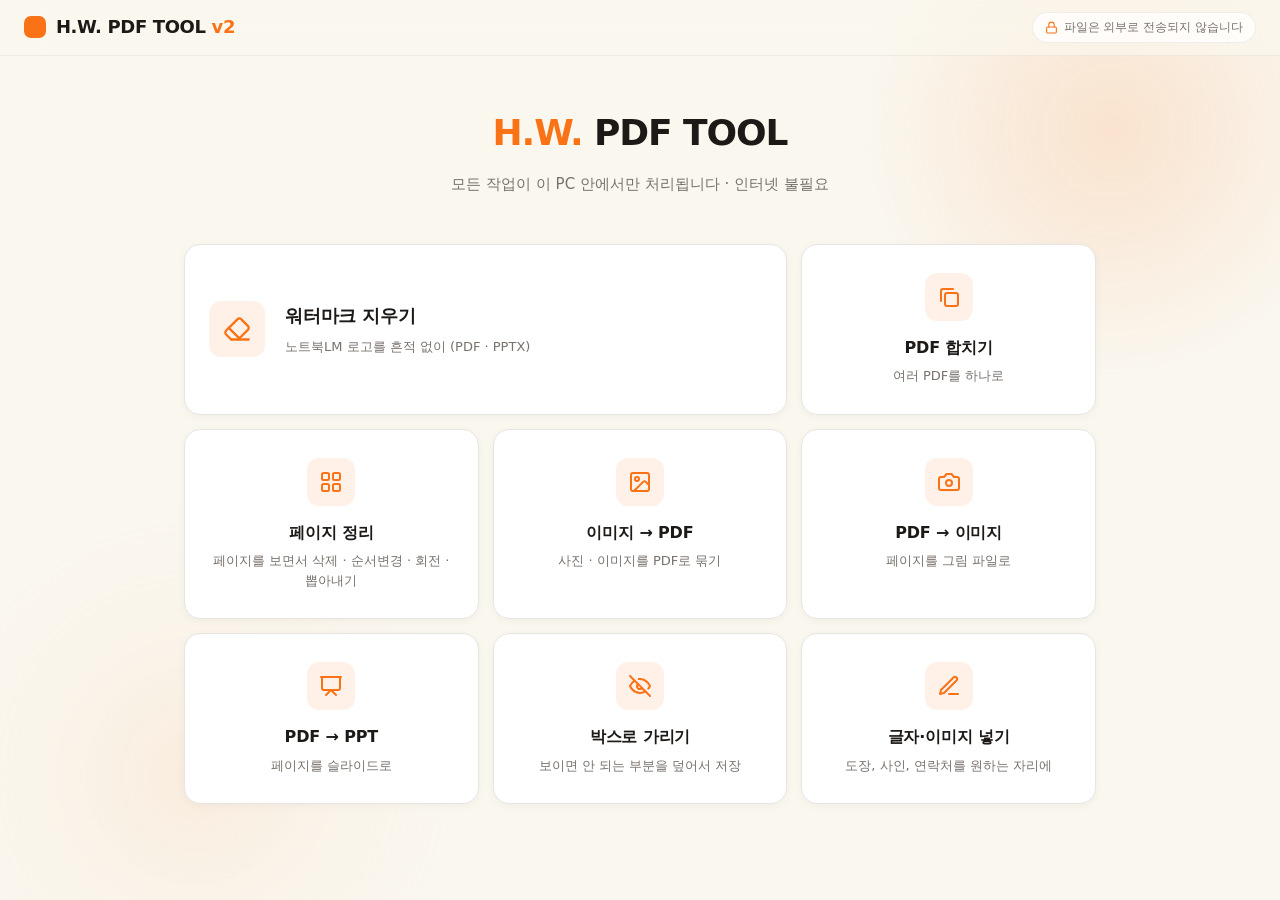
==== commit 19f99a97: "v2 2단계: 박스 가리기·글자·이미지 삽입 기능 추가" ====
--- a/html-app/v2/app.html
+++ b/html-app/v2/app.html
@@ -9,21 +9,23 @@
 :root {
     --color-primary: #f97316;
     --color-primary-hover: #ea580c;
-    --color-bg: #f5f5f4;
+    --color-bg: #faf7ef;
     --color-text: #1c1917;
     --color-text-secondary: #78716c;
     --color-border: rgba(0, 0, 0, 0.06);
-    --color-success: #16a34a;
+    --color-success: #0f9f6e;
+    --color-success-bg: #eaf8f1;
+    --color-warning: #b45309;
+    --color-warning-bg: #fff7e8;
     --color-error: #dc2626;
     --color-error-bg: #fef2f2;
-    --glass-bg: rgba(255, 255, 255, 0.55);
-    --glass-border: rgba(255, 255, 255, 0.7);
-    --glass-blur: 16px;
+    --glass-bg: #ffffff;
+    --glass-border: #e7e5e1;
     --radius: 16px;
     --radius-sm: 10px;
     --shadow: 0 2px 8px rgba(0, 0, 0, 0.04);
-    --shadow-md: 0 8px 24px rgba(0, 0, 0, 0.08);
-    --transition: 0.3s cubic-bezier(0.4, 0, 0.2, 1);
+    --shadow-md: 0 8px 24px rgba(0, 0, 0, 0.07);
+    --transition: 0.16s cubic-bezier(0.4, 0, 0.2, 1);
 }
 
 *, *::before, *::after { box-sizing: border-box; margin: 0; padding: 0; }
@@ -57,7 +59,7 @@
 
 /* ===== Navbar ===== */
 .navbar {
-    background: rgba(245, 245, 244, 0.6);
+    background: rgba(250, 247, 239, 0.65);
     backdrop-filter: blur(20px);
     -webkit-backdrop-filter: blur(20px);
     border-bottom: 1px solid rgba(0, 0, 0, 0.05);
@@ -82,6 +84,21 @@
 }
 .nav-back:hover { background: rgba(0,0,0,0.05); color: var(--color-text); }
 .nav-back.visible { display: flex; }
+.nav-mark {
+    width: 22px; height: 22px; border-radius: 7px;
+    background: var(--color-primary);
+    display: inline-block; vertical-align: -5px; margin-right: 4px;
+}
+.nav-badge {
+    margin-left: auto;
+    display: flex; align-items: center; gap: 6px;
+    font-size: 12px; font-weight: 500; color: var(--color-text-secondary);
+    background: rgba(255, 255, 255, 0.7);
+    border: 1px solid var(--color-border);
+    border-radius: 20px; padding: 5px 12px;
+    white-space: nowrap;
+}
+.nav-badge svg { width: 13px; height: 13px; color: var(--color-primary); flex-shrink: 0; }
 
 .container { max-width: 960px; margin: 0 auto; padding: 32px 24px; position: relative; z-index: 1; }
 
@@ -90,28 +107,43 @@
 .hero-desc { color: var(--color-text-secondary); font-size: 15px; }
 
 /* ===== Card Grid ===== */
-.card-grid { display: grid; grid-template-columns: repeat(auto-fill, minmax(220px, 1fr)); gap: 12px; }
+.card-grid { display: grid; grid-template-columns: repeat(3, 1fr); gap: 14px; }
+/* 2칸 대표 카드 (가장 많이 쓰는 기능): 가로형 — 아이콘 왼쪽 + 텍스트 */
+.card.wide {
+    grid-column: span 2;
+    display: flex; align-items: center; gap: 20px;
+    text-align: left;
+}
+.card.wide .card-icon { margin: 0; width: 56px; height: 56px; flex-shrink: 0; }
+.card.wide .card-icon svg { width: 28px; height: 28px; }
+.card.wide h3 { font-size: 18px; }
 .card {
     background: var(--glass-bg);
-    backdrop-filter: blur(var(--glass-blur));
-    -webkit-backdrop-filter: blur(var(--glass-blur));
     border: 1px solid var(--glass-border);
     border-radius: var(--radius);
-    padding: 24px;
+    padding: 28px 24px;
     text-decoration: none;
     color: var(--color-text);
     transition: all var(--transition);
     cursor: pointer;
     box-shadow: var(--shadow);
     position: relative;
+    text-align: center;
 }
 .card:hover {
-    background: rgba(255, 255, 255, 0.7);
-    border-color: rgba(249, 115, 22, 0.5);
+    border-color: #f6c4a3;
     transform: translateY(-2px);
-    box-shadow: var(--shadow-md), 0 0 0 2px rgba(249, 115, 22, 0.15);
-}
-.card-icon { font-size: 28px; margin-bottom: 14px; }
+    box-shadow: var(--shadow-md);
+}
+.card-icon {
+    width: 48px; height: 48px;
+    display: flex; align-items: center; justify-content: center;
+    background: #fff1e8;
+    border-radius: 12px;
+    color: var(--color-primary);
+    margin: 0 auto 14px;
+}
+.card-icon svg { width: 24px; height: 24px; }
 .card h3 { font-size: 16px; font-weight: 700; margin-bottom: 6px; letter-spacing: -0.01em; }
 .card p { font-size: 13px; color: var(--color-text-secondary); line-height: 1.5; }
 .card.soon { cursor: default; opacity: 0.55; }
@@ -135,14 +167,20 @@
     cursor: pointer;
     transition: all var(--transition);
     background: var(--glass-bg);
-    backdrop-filter: blur(var(--glass-blur));
-    -webkit-backdrop-filter: blur(var(--glass-blur));
 }
 .upload-zone:hover, .upload-zone.dragover {
     border-color: var(--color-primary);
     background: rgba(249, 115, 22, 0.04);
 }
-.upload-zone-icon { font-size: 40px; margin-bottom: 12px; }
+.upload-zone-icon {
+    width: 52px; height: 52px;
+    display: flex; align-items: center; justify-content: center;
+    background: rgba(249, 115, 22, 0.1);
+    border-radius: 14px;
+    color: var(--color-primary);
+    margin: 0 auto 14px;
+}
+.upload-zone-icon svg { width: 26px; height: 26px; }
 .upload-zone-text { font-size: 16px; font-weight: 600; margin-bottom: 4px; }
 .upload-zone-hint { font-size: 13px; color: var(--color-text-secondary); }
 .upload-zone input[type="file"] { display: none; }
@@ -159,7 +197,7 @@
     cursor: grab;
     transition: background var(--transition);
 }
-.file-item:hover { background: rgba(255, 255, 255, 0.75); }
+.file-item:hover { background: #fafaf9; }
 .file-item.dragging { opacity: 0.5; }
 .file-item-name {
     font-size: 14px; font-weight: 500;
@@ -181,8 +219,6 @@
     border-radius: var(--radius);
     padding: 20px 24px;
     margin-top: 16px;
-    backdrop-filter: blur(var(--glass-blur));
-    -webkit-backdrop-filter: blur(var(--glass-blur));
 }
 .options-group label { display: block; font-size: 14px; font-weight: 600; margin-bottom: 8px; }
 .options-group select, .options-group input[type="text"], .options-group input[type="number"] {
@@ -221,15 +257,23 @@
 .result-area { margin-top: 24px; display: none; }
 .result-area.active { display: block; }
 .result-card {
-    background: var(--glass-bg);
-    border: 1px solid var(--glass-border);
+    background: var(--color-success-bg);
+    border: 1px solid #c2e7d6;
     border-radius: var(--radius);
     padding: 20px 24px;
-    backdrop-filter: blur(var(--glass-blur));
-    -webkit-backdrop-filter: blur(var(--glass-blur));
-}
-.result-info { font-size: 14px; color: var(--color-text-secondary); }
-.result-info strong { color: var(--color-text); }
+}
+.result-info { font-size: 14px; color: #0b6e4d; }
+.result-info strong { color: #0b6e4d; }
+.result-info::before { content: '✓ '; font-weight: 700; color: var(--color-success); }
+.warn-note {
+    background: var(--color-warning-bg);
+    border: 1px solid #f3ddb3;
+    border-radius: var(--radius-sm);
+    color: var(--color-warning);
+    font-size: 13px; font-weight: 500;
+    padding: 10px 16px;
+    margin-top: 12px;
+}
 .error-msg {
     background: var(--color-error-bg);
     color: var(--color-error);
@@ -246,7 +290,7 @@
 .loading-overlay {
     display: none;
     position: fixed; inset: 0;
-    background: rgba(245, 245, 244, 0.7);
+    background: rgba(250, 247, 239, 0.75);
     backdrop-filter: blur(4px);
     -webkit-backdrop-filter: blur(4px);
     z-index: 200;
@@ -299,7 +343,7 @@
 .thumb-img-wrap {
     display: flex; align-items: center; justify-content: center;
     height: 200px; overflow: hidden;
-    background: rgba(255,255,255,0.6);
+    background: #f6f5f1;
     border-radius: 6px;
 }
 .thumb-img-wrap img {
@@ -332,8 +376,6 @@
     border: 1px solid var(--glass-border);
     border-radius: var(--radius);
     padding: 12px 16px;
-    backdrop-filter: blur(var(--glass-blur));
-    -webkit-backdrop-filter: blur(var(--glass-blur));
 }
 .editor-hint { font-size: 13px; color: var(--color-text-secondary); margin-top: 10px; }
 .page-nav { display: flex; align-items: center; gap: 8px; font-size: 14px; font-weight: 600; margin-left: auto; }
@@ -416,6 +458,7 @@
 
 @media (max-width: 600px) {
     .container { padding: 20px 16px; }
+    .nav-badge { display: none; }
     .card-grid { grid-template-columns: 1fr 1fr; }
     .hero h1 { font-size: 24px; }
     .upload-zone { padding: 32px 16px; }
@@ -428,8 +471,12 @@
 <body>
 
 <nav class="navbar">
-    <a class="nav-logo" onclick="navigateTo('')">H.W. PDF TOOL <span style="color:var(--color-primary)">v2</span></a>
+    <a class="nav-logo" onclick="navigateTo('')"><span class="nav-mark"></span> H.W. PDF TOOL <span style="color:var(--color-primary)">v2</span></a>
     <button class="nav-back" id="navBack" onclick="navigateTo('')">← 홈으로</button>
+    <span class="nav-badge">
+        <svg viewBox="0 0 24 24" fill="none" stroke="currentColor" stroke-width="2" stroke-linecap="round" stroke-linejoin="round"><rect x="3" y="11" width="18" height="11" rx="2"/><path d="M7 11V7a5 5 0 0 1 10 0v4"/></svg>
+        파일은 외부로 전송되지 않습니다
+    </span>
 </nav>
 
 <div class="loading-overlay" id="loadingOverlay">
@@ -442,47 +489,49 @@
 <!-- ===== HOME ===== -->
 <section class="page-section active" id="page-home">
     <div class="hero">
-        <h1>H.W. PDF TOOL</h1>
+        <h1><span style="color:var(--color-primary)">H.W.</span> PDF TOOL</h1>
         <p class="hero-desc">모든 작업이 이 PC 안에서만 처리됩니다 · 인터넷 불필요</p>
     </div>
     <div class="card-grid">
+        <a class="card wide" onclick="navigateTo('watermark')">
+            <div class="card-icon"><svg viewBox="0 0 24 24" fill="none" stroke="currentColor" stroke-width="2" stroke-linecap="round" stroke-linejoin="round"><path d="m7 21-4.3-4.3c-1-1-1-2.5 0-3.4l9.6-9.6c1-1 2.5-1 3.4 0l5.6 5.6c1 1 1 2.5 0 3.4L13 21"/><path d="M22 21H7"/><path d="m5 11 9 9"/></svg></div>
+            <div>
+                <h3>워터마크 지우기</h3>
+                <p>노트북LM 로고를 흔적 없이 (PDF · PPTX)</p>
+            </div>
+        </a>
         <a class="card" onclick="navigateTo('merge')">
-            <div class="card-icon">📎</div>
+            <div class="card-icon"><svg viewBox="0 0 24 24" fill="none" stroke="currentColor" stroke-width="2" stroke-linecap="round" stroke-linejoin="round"><rect x="8" y="8" width="13" height="13" rx="2"/><path d="M16 4H6a2 2 0 0 0-2 2v10"/></svg></div>
             <h3>PDF 합치기</h3>
             <p>여러 PDF를 하나로</p>
         </a>
         <a class="card" onclick="navigateTo('organize')">
-            <div class="card-icon">🗂️</div>
+            <div class="card-icon"><svg viewBox="0 0 24 24" fill="none" stroke="currentColor" stroke-width="2" stroke-linecap="round" stroke-linejoin="round"><rect x="3" y="3" width="7" height="7" rx="1.5"/><rect x="14" y="3" width="7" height="7" rx="1.5"/><rect x="3" y="14" width="7" height="7" rx="1.5"/><rect x="14" y="14" width="7" height="7" rx="1.5"/></svg></div>
             <h3>페이지 정리</h3>
             <p>페이지를 보면서 삭제 · 순서변경 · 회전 · 뽑아내기</p>
         </a>
-        <a class="card" onclick="navigateTo('watermark')">
-            <div class="card-icon">🧽</div>
-            <h3>워터마크 지우기</h3>
-            <p>노트북LM 로고를 흔적 없이 (PDF · PPTX)</p>
-        </a>
         <a class="card" onclick="navigateTo('image-to-pdf')">
-            <div class="card-icon">🖼️</div>
+            <div class="card-icon"><svg viewBox="0 0 24 24" fill="none" stroke="currentColor" stroke-width="2" stroke-linecap="round" stroke-linejoin="round"><rect x="3" y="3" width="18" height="18" rx="2"/><circle cx="9" cy="9" r="2"/><path d="m21 15-3.1-3.1a2 2 0 0 0-2.8 0L6 21"/></svg></div>
             <h3>이미지 → PDF</h3>
             <p>사진 · 이미지를 PDF로 묶기</p>
         </a>
         <a class="card" onclick="navigateTo('pdf-to-image')">
-            <div class="card-icon">📷</div>
+            <div class="card-icon"><svg viewBox="0 0 24 24" fill="none" stroke="currentColor" stroke-width="2" stroke-linecap="round" stroke-linejoin="round"><path d="M14.5 4h-5L7 7H4a2 2 0 0 0-2 2v9a2 2 0 0 0 2 2h16a2 2 0 0 0 2-2V9a2 2 0 0 0-2-2h-3l-2.5-3z"/><circle cx="12" cy="13" r="3"/></svg></div>
             <h3>PDF → 이미지</h3>
             <p>페이지를 그림 파일로</p>
         </a>
         <a class="card" onclick="navigateTo('pdf-to-ppt')">
-            <div class="card-icon">📊</div>
+            <div class="card-icon"><svg viewBox="0 0 24 24" fill="none" stroke="currentColor" stroke-width="2" stroke-linecap="round" stroke-linejoin="round"><path d="M2 3h20"/><path d="M21 3v11a2 2 0 0 1-2 2H5a2 2 0 0 1-2-2V3"/><path d="m7 21 5-5 5 5"/></svg></div>
             <h3>PDF → PPT</h3>
             <p>페이지를 슬라이드로</p>
         </a>
         <a class="card" onclick="navigateTo('redact')">
-            <div class="card-icon">🩹</div>
+            <div class="card-icon"><svg viewBox="0 0 24 24" fill="none" stroke="currentColor" stroke-width="2" stroke-linecap="round" stroke-linejoin="round"><path d="M9.88 9.88a3 3 0 1 0 4.24 4.24"/><path d="M10.73 5.08A10.4 10.4 0 0 1 12 5c7 0 10 7 10 7a13.2 13.2 0 0 1-1.67 2.68"/><path d="M6.61 6.61A13.5 13.5 0 0 0 2 12s3 7 10 7a9.7 9.7 0 0 0 5.39-1.61"/><line x1="2" y1="2" x2="22" y2="22"/></svg></div>
             <h3>박스로 가리기</h3>
             <p>보이면 안 되는 부분을 덮어서 저장</p>
         </a>
         <a class="card" onclick="navigateTo('stamp')">
-            <div class="card-icon">✍️</div>
+            <div class="card-icon"><svg viewBox="0 0 24 24" fill="none" stroke="currentColor" stroke-width="2" stroke-linecap="round" stroke-linejoin="round"><path d="M12 20h9"/><path d="M16.5 3.5a2.12 2.12 0 0 1 3 3L7 19l-4 1 1-4Z"/></svg></div>
             <h3>글자·이미지 넣기</h3>
             <p>도장, 사인, 연락처를 원하는 자리에</p>
         </a>
@@ -496,7 +545,7 @@
         <p>여러 PDF 파일을 하나로 합칩니다. 드래그로 순서를 바꿀 수 있습니다.</p>
     </div>
     <div class="upload-zone" id="mergeUploadZone">
-        <div class="upload-zone-icon">📎</div>
+        <div class="upload-zone-icon"><svg viewBox="0 0 24 24" fill="none" stroke="currentColor" stroke-width="2" stroke-linecap="round" stroke-linejoin="round"><path d="M12 3v12"/><path d="m17 8-5-5-5 5"/><path d="M21 15v4a2 2 0 0 1-2 2H5a2 2 0 0 1-2-2v-4"/></svg></div>
         <div class="upload-zone-text">PDF 파일을 드래그하거나 클릭하여 선택</div>
         <div class="upload-zone-hint">여러 파일 선택 가능</div>
         <input type="file" id="mergeFileInput" accept=".pdf" multiple>
@@ -518,7 +567,7 @@
         <p>페이지를 눈으로 보면서 삭제하고, 드래그로 순서를 바꾸고, 회전할 수 있습니다.</p>
     </div>
     <div class="upload-zone" id="orgUploadZone">
-        <div class="upload-zone-icon">🗂️</div>
+        <div class="upload-zone-icon"><svg viewBox="0 0 24 24" fill="none" stroke="currentColor" stroke-width="2" stroke-linecap="round" stroke-linejoin="round"><path d="M12 3v12"/><path d="m17 8-5-5-5 5"/><path d="M21 15v4a2 2 0 0 1-2 2H5a2 2 0 0 1-2-2v-4"/></svg></div>
         <div class="upload-zone-text">PDF 파일을 드래그하거나 클릭하여 선택</div>
         <div class="upload-zone-hint">불러온 뒤 각 페이지에서 🔄 회전 · ✕ 삭제</div>
         <input type="file" id="orgFileInput" accept=".pdf">
@@ -542,7 +591,7 @@
         <p>노트북LM이 만든 PDF · PPTX 우하단의 NotebookLM 로고를 주변 배경색으로 자연스럽게 덮습니다.</p>
     </div>
     <div class="upload-zone" id="wmUploadZone">
-        <div class="upload-zone-icon">🧽</div>
+        <div class="upload-zone-icon"><svg viewBox="0 0 24 24" fill="none" stroke="currentColor" stroke-width="2" stroke-linecap="round" stroke-linejoin="round"><path d="M12 3v12"/><path d="m17 8-5-5-5 5"/><path d="M21 15v4a2 2 0 0 1-2 2H5a2 2 0 0 1-2-2v-4"/></svg></div>
         <div class="upload-zone-text">PDF 또는 PPTX 파일을 드래그하거나 클릭하여 선택</div>
         <div class="upload-zone-hint">노트북LM에서 다운로드한 파일</div>
         <input type="file" id="wmFileInput" accept=".pdf,.pptx">
@@ -564,7 +613,7 @@
         <p>사진과 이미지를 한 장씩 페이지로 넣어 PDF 한 개로 묶습니다. 드래그로 순서를 바꿀 수 있습니다.</p>
     </div>
     <div class="upload-zone" id="i2pUploadZone">
-        <div class="upload-zone-icon">🖼️</div>
+        <div class="upload-zone-icon"><svg viewBox="0 0 24 24" fill="none" stroke="currentColor" stroke-width="2" stroke-linecap="round" stroke-linejoin="round"><path d="M12 3v12"/><path d="m17 8-5-5-5 5"/><path d="M21 15v4a2 2 0 0 1-2 2H5a2 2 0 0 1-2-2v-4"/></svg></div>
         <div class="upload-zone-text">이미지 파일을 드래그하거나 클릭하여 선택</div>
         <div class="upload-zone-hint">JPG · PNG · WEBP, 여러 장 선택 가능</div>
         <input type="file" id="i2pFileInput" accept="image/*" multiple>
@@ -586,7 +635,7 @@
         <p>PDF 페이지를 그림 파일로 변환합니다. 여러 장이면 ZIP으로 묶어 내려받습니다.</p>
     </div>
     <div class="upload-zone" id="p2iUploadZone">
-        <div class="upload-zone-icon">📷</div>
+        <div class="upload-zone-icon"><svg viewBox="0 0 24 24" fill="none" stroke="currentColor" stroke-width="2" stroke-linecap="round" stroke-linejoin="round"><path d="M12 3v12"/><path d="m17 8-5-5-5 5"/><path d="M21 15v4a2 2 0 0 1-2 2H5a2 2 0 0 1-2-2v-4"/></svg></div>
         <div class="upload-zone-text">PDF 파일을 드래그하거나 클릭하여 선택</div>
         <div class="upload-zone-hint"></div>
         <input type="file" id="p2iFileInput" accept=".pdf">
@@ -629,7 +678,7 @@
         <p>PDF 각 페이지를 슬라이드 한 장으로 만들어 파워포인트 파일로 변환합니다.</p>
     </div>
     <div class="upload-zone" id="p2pUploadZone">
-        <div class="upload-zone-icon">📊</div>
+        <div class="upload-zone-icon"><svg viewBox="0 0 24 24" fill="none" stroke="currentColor" stroke-width="2" stroke-linecap="round" stroke-linejoin="round"><path d="M12 3v12"/><path d="m17 8-5-5-5 5"/><path d="M21 15v4a2 2 0 0 1-2 2H5a2 2 0 0 1-2-2v-4"/></svg></div>
         <div class="upload-zone-text">PDF 파일을 드래그하거나 클릭하여 선택</div>
         <div class="upload-zone-hint"></div>
         <input type="file" id="p2pFileInput" accept=".pdf">
@@ -661,7 +710,7 @@
         <p>마우스로 드래그한 영역을 색 박스로 덮습니다. 저장하면 가린 페이지는 이미지로 바뀌어 <strong>원래 내용을 복구할 수 없습니다.</strong></p>
     </div>
     <div class="upload-zone" id="redUploadZone">
-        <div class="upload-zone-icon">🩹</div>
+        <div class="upload-zone-icon"><svg viewBox="0 0 24 24" fill="none" stroke="currentColor" stroke-width="2" stroke-linecap="round" stroke-linejoin="round"><path d="M12 3v12"/><path d="m17 8-5-5-5 5"/><path d="M21 15v4a2 2 0 0 1-2 2H5a2 2 0 0 1-2-2v-4"/></svg></div>
         <div class="upload-zone-text">PDF 파일을 드래그하거나 클릭하여 선택</div>
         <div class="upload-zone-hint"></div>
         <input type="file" id="redFileInput" accept=".pdf">
@@ -687,6 +736,7 @@
             </div>
         </div>
         <div class="editor-hint" id="redHint">가릴 부분을 마우스로 드래그하세요. 박스 우상단 ✕로 지울 수 있습니다.</div>
+        <div class="warn-note">가린 부분은 저장 후 복구할 수 없습니다. 원본 파일은 그대로 남고 새 파일로 저장됩니다.</div>
         <div class="viewer-wrap">
             <div class="viewer-stage">
                 <canvas id="redCanvas"></canvas>
@@ -707,7 +757,7 @@
         <p>글자(이름·연락처 등)나 이미지(도장·사인)를 원하는 자리에 올려놓고 저장합니다.</p>
     </div>
     <div class="upload-zone" id="stampUploadZone">
-        <div class="upload-zone-icon">✍️</div>
+        <div class="upload-zone-icon"><svg viewBox="0 0 24 24" fill="none" stroke="currentColor" stroke-width="2" stroke-linecap="round" stroke-linejoin="round"><path d="M12 3v12"/><path d="m17 8-5-5-5 5"/><path d="M21 15v4a2 2 0 0 1-2 2H5a2 2 0 0 1-2-2v-4"/></svg></div>
         <div class="upload-zone-text">PDF 파일을 드래그하거나 클릭하여 선택</div>
         <div class="upload-zone-hint"></div>
         <input type="file" id="stampFileInput" accept=".pdf">
@@ -737,8 +787,9 @@
             <span class="fav-label">자주 쓰는 항목:</span>
             <span id="stampFavList"></span>
             <button class="btn btn-ghost" id="stampFavSaveBtn" style="padding:4px 12px; font-size:13px;" disabled>☆ 선택한 항목 저장</button>
+            <button class="btn btn-ghost" id="stampAllPagesBtn" style="padding:4px 12px; font-size:13px;" disabled>📄 선택한 항목을 모든 페이지에</button>
         </div>
-        <div class="editor-hint">올린 항목은 드래그로 이동, 모서리 ⬤로 크기 조절, 선택 후 ✕로 삭제할 수 있습니다.</div>
+        <div class="editor-hint" id="stampHint">올린 항목은 드래그로 이동, 모서리 ⬤로 크기 조절, 선택 후 ✕로 삭제할 수 있습니다.</div>
         <div class="viewer-wrap">
             <div class="viewer-stage">
                 <canvas id="stampCanvas"></canvas>
@@ -784,6 +835,31 @@
     a.click();
     document.body.removeChild(a);
     setTimeout(() => URL.revokeObjectURL(url), 5000);
+}
+
+// 저장 위치 선택 (크롬 등 지원 브라우저). 클릭 직후 권한이 살아있을 때,
+// 즉 변환 "시작 전"에 호출해야 한다. 미지원/권한만료 시 일반 다운로드로 폴백.
+async function pickSaveTarget(suggestedName) {
+    if (!window.showSaveFilePicker) return { mode: 'download' };
+    try {
+        const handle = await window.showSaveFilePicker({ suggestedName });
+        return { mode: 'picker', handle };
+    } catch (e) {
+        if (e && e.name === 'AbortError') return { mode: 'cancel' };  // 사용자가 창을 닫음
+        return { mode: 'download' };
+    }
+}
+
+// pickSaveTarget 결과에 blob을 저장. 실제 저장된 파일명을 돌려준다.
+async function saveBlob(target, blob, filename) {
+    if (target && target.mode === 'picker') {
+        const writable = await target.handle.createWritable();
+        await writable.write(blob);
+        await writable.close();
+        return target.handle.name;
+    }
+    downloadBlob(blob, filename);
+    return filename;
 }
 
 function baseName(filename) {
@@ -923,13 +999,38 @@
 // ===== SPA Router =====
 const pages = ['home', 'merge', 'organize', 'watermark', 'image-to-pdf', 'pdf-to-image', 'pdf-to-ppt', 'redact', 'stamp'];
 
+// ----- 편집 중 이탈 경고 -----
+// 각 작업 화면이 "저장 안 한 작업 있음" 판별 함수를 등록해 두면,
+// 화면 이동(해시 변경)·창 닫기 때 확인 창을 띄운다.
+const dirtyCheckers = {};   // page -> () => boolean
+function registerDirtyCheck(page, fn) { dirtyCheckers[page] = fn; }
+
+window.addEventListener('beforeunload', (e) => {
+    if (Object.values(dirtyCheckers).some(fn => fn())) {
+        e.preventDefault();
+        e.returnValue = '';
+    }
+});
+
 function navigateTo(page) {
     window.location.hash = page ? '#' + page : '';
 }
+
+let currentPage = 'home';
+let revertingHash = false;   // 이탈 취소로 해시를 되돌리는 중 (확인 창 재출현 방지)
 
 function handleRoute() {
     let hash = window.location.hash.replace('#', '') || 'home';
     if (!pages.includes(hash)) hash = 'home';
+    if (revertingHash) { revertingHash = false; return; }
+    if (hash !== currentPage && dirtyCheckers[currentPage] && dirtyCheckers[currentPage]()) {
+        if (!confirm('저장하지 않은 작업이 있습니다.\n그래도 나가시겠습니까?')) {
+            revertingHash = true;
+            window.location.hash = currentPage === 'home' ? '' : currentPage;
+            return;
+        }
+    }
+    currentPage = hash;
     pages.forEach(p => {
         const el = document.getElementById('page-' + p);
         if (el) el.classList.toggle('active', p === hash);
@@ -980,6 +1081,8 @@
         hideError('mergeError');
         hideResult('mergeResult');
         this.disabled = true;
+        const target = await pickSaveTarget('합친파일.pdf');
+        if (target.mode === 'cancel') { this.disabled = false; return; }
         showLoading('PDF 합치는 중...');
         try {
             const { PDFDocument } = PDFLib;
@@ -993,8 +1096,8 @@
                 copied.forEach(p => merged.addPage(p));
             }
             const out = await merged.save();
-            downloadBlob(new Blob([out], { type: 'application/pdf' }), '합친파일.pdf');
-            showResult('mergeResult', `${files.length}개 파일을 합쳤습니다. "합친파일.pdf"로 저장됩니다.`);
+            const savedName = await saveBlob(target, new Blob([out], { type: 'application/pdf' }), '합친파일.pdf');
+            showResult('mergeResult', `${files.length}개 파일을 합쳤습니다. "${savedName}"로 저장했습니다.`);
         } catch (e) {
             showError('mergeError', '합치는 중 오류: ' + (e.message || e));
         } finally {
@@ -1011,6 +1114,9 @@
     let srcBytes = null;       // 원본 PDF bytes (pdf-lib용 복사본)
     let srcName = '';
     let items = [];            // [{origIndex, delta(추가 회전), thumb(dataURL)}]
+    let unsaved = false;       // 불러온 뒤 저장 안 한 편집이 있는지
+
+    registerDirtyCheck('organize', () => unsaved);
 
     const grid = document.getElementById('orgGrid');
 
@@ -1061,6 +1167,7 @@
         } else if (btn.dataset.act === 'del') {
             items.splice(idx, 1);
         }
+        unsaved = true;
         renderGrid();
     });
 
@@ -1088,6 +1195,7 @@
         if (dragIdx === dropIdx) return;
         const moved = items.splice(dragIdx, 1)[0];
         items.splice(dropIdx, 0, moved);
+        unsaved = true;
         renderGrid();
     });
 
@@ -1119,6 +1227,7 @@
                 items.push({ origIndex: i - 1, delta: 0, thumb: canvas.toDataURL('image/jpeg', 0.8) });
             }
             pdf.destroy();
+            unsaved = false;
             renderGrid();
             document.getElementById('orgToolbar').classList.add('active');
         } catch (e) {
@@ -1143,6 +1252,9 @@
         hideError('orgError');
         hideResult('orgResult');
         this.disabled = true;
+        const outName = `${baseName(srcName)}_정리.pdf`;
+        const target = await pickSaveTarget(outName);
+        if (target.mode === 'cancel') { this.disabled = false; return; }
         showLoading('저장하는 중...');
         try {
             const { PDFDocument, degrees } = PDFLib;
@@ -1155,8 +1267,9 @@
                 out.addPage(page);
             });
             const bytes = await out.save();
-            downloadBlob(new Blob([bytes], { type: 'application/pdf' }), `${baseName(srcName)}_정리.pdf`);
-            showResult('orgResult', `${items.length}페이지로 저장했습니다.`);
+            const savedName = await saveBlob(target, new Blob([bytes], { type: 'application/pdf' }), outName);
+            unsaved = false;
+            showResult('orgResult', `${items.length}페이지를 "${savedName}"로 저장했습니다.`);
         } catch (e) {
             showError('orgError', '저장 중 오류: ' + (e.message || e));
         } finally {
@@ -1201,7 +1314,7 @@
         ctx.putImageData(region, sx, y0);
     }
 
-    async function processPdf(file) {
+    async function processPdf(file, target, outName) {
         const buf = await file.arrayBuffer();
         const pdf = await pdfjsLib.getDocument({ data: new Uint8Array(buf) }).promise;
         const { PDFDocument } = PDFLib;
@@ -1225,10 +1338,11 @@
             const p = out.addPage([vp1.width, vp1.height]);
             p.drawImage(img, { x: 0, y: 0, width: vp1.width, height: vp1.height });
         }
+        const numPages = pdf.numPages;
         pdf.destroy();
         const bytes = await out.save();
-        downloadBlob(new Blob([bytes], { type: 'application/pdf' }), `${baseName(file.name)}_워터마크제거.pdf`);
-        return pdf.numPages;
+        await saveBlob(target, new Blob([bytes], { type: 'application/pdf' }), outName);
+        return numPages;
     }
 
     function loadImage(blob) {
@@ -1241,7 +1355,7 @@
         });
     }
 
-    async function processPptx(file) {
+    async function processPptx(file, target, outName) {
         const zip = await JSZip.loadAsync(await file.arrayBuffer());
         const mediaNames = Object.keys(zip.files).filter(n =>
             n.startsWith('ppt/media/') && /\.(png|jpe?g)$/i.test(n));
@@ -1263,7 +1377,7 @@
         }
         showLoading('PPTX 파일 만드는 중...');
         const outBlob = await zip.generateAsync({ type: 'blob', compression: 'DEFLATE' });
-        downloadBlob(outBlob, `${baseName(file.name)}_워터마크제거.pptx`);
+        await saveBlob(target, outBlob, outName);
         return count;
     }
 
@@ -1283,14 +1397,18 @@
         hideError('wmError');
         hideResult('wmResult');
         this.disabled = true;
+        const isPdf = /\.pdf$/i.test(file.name);
+        const outName = `${baseName(file.name)}_워터마크제거.${isPdf ? 'pdf' : 'pptx'}`;
+        const target = await pickSaveTarget(outName);
+        if (target.mode === 'cancel') { this.disabled = false; return; }
         showLoading('워터마크 지우는 중...');
         try {
-            if (/\.pdf$/i.test(file.name)) {
-                const n = await processPdf(file);
-                showResult('wmResult', `${n}페이지 처리 완료. "_워터마크제거.pdf"로 저장됩니다.`);
+            if (isPdf) {
+                const n = await processPdf(file, target, outName);
+                showResult('wmResult', `${n}페이지 처리 완료. "${outName}"로 저장했습니다.`);
             } else {
-                const n = await processPptx(file);
-                showResult('wmResult', `슬라이드 이미지 ${n}장 처리 완료. "_워터마크제거.pptx"로 저장됩니다.`);
+                const n = await processPptx(file, target, outName);
+                showResult('wmResult', `슬라이드 이미지 ${n}장 처리 완료. "${outName}"로 저장했습니다.`);
             }
         } catch (e) {
             showError('wmError', '처리 중 오류: ' + (e.message || e));
@@ -1395,6 +1513,9 @@
         hideError('i2pError');
         hideResult('i2pResult');
         this.disabled = true;
+        const outName = entries.length === 1 ? `${baseName(entries[0].file.name)}.pdf` : '이미지묶음.pdf';
+        const target = await pickSaveTarget(outName);
+        if (target.mode === 'cancel') { this.disabled = false; return; }
         showLoading('PDF로 묶는 중...');
         try {
             const { PDFDocument } = PDFLib;
@@ -1407,9 +1528,8 @@
                 page.drawImage(img, { x: 0, y: 0, width: img.width, height: img.height });
             }
             const bytes = await doc.save();
-            const name = entries.length === 1 ? `${baseName(entries[0].file.name)}.pdf` : '이미지묶음.pdf';
-            downloadBlob(new Blob([bytes], { type: 'application/pdf' }), name);
-            showResult('i2pResult', `이미지 ${entries.length}장을 PDF로 묶었습니다.`);
+            const savedName = await saveBlob(target, new Blob([bytes], { type: 'application/pdf' }), outName);
+            showResult('i2pResult', `이미지 ${entries.length}장을 "${savedName}"로 묶었습니다.`);
         } catch (e) {
             showError('i2pError', '변환 중 오류: ' + (e.message || e));
         } finally {
@@ -1440,7 +1560,6 @@
         hideError('p2iError');
         hideResult('p2iResult');
         this.disabled = true;
-        showLoading('이미지로 변환 중...');
         try {
             const scale = parseFloat(document.getElementById('p2iScale').value) * 1.5;
             const format = document.getElementById('p2iFormat').value;
@@ -1450,11 +1569,16 @@
             const pdf = await pdfjsLib.getDocument({ data: new Uint8Array(buf) }).promise;
             const base = baseName(file.name);
             const pad = String(pdf.numPages).length;
+            // 1페이지 = 그림 파일, 여러 페이지 = ZIP — 이름이 갈리므로 여기서 저장 위치 선택
+            const outName = pdf.numPages === 1 ? `${base}.${ext}` : `${base}_이미지.zip`;
+            const target = await pickSaveTarget(outName);
+            if (target.mode === 'cancel') { pdf.destroy(); return; }
+            showLoading('이미지로 변환 중...');
 
             if (pdf.numPages === 1) {
                 const { canvas } = await renderPdfPage(pdf, 1, scale);
                 const blob = await canvasToBlob(canvas, mime, 0.92);
-                downloadBlob(blob, `${base}.${ext}`);
+                await saveBlob(target, blob, outName);
             } else {
                 const zip = new JSZip();
                 for (let i = 1; i <= pdf.numPages; i++) {
@@ -1466,9 +1590,9 @@
                 }
                 showLoading('ZIP 파일 만드는 중...');
                 const zipBlob = await zip.generateAsync({ type: 'blob' });
-                downloadBlob(zipBlob, `${base}_이미지.zip`);
+                await saveBlob(target, zipBlob, outName);
             }
-            showResult('p2iResult', `${pdf.numPages}페이지를 변환했습니다.${pdf.numPages > 1 ? ' ZIP으로 저장됩니다.' : ''}`);
+            showResult('p2iResult', `${pdf.numPages}페이지를 변환했습니다.${pdf.numPages > 1 ? ' ZIP으로 저장했습니다.' : ''}`);
             pdf.destroy();
         } catch (e) {
             showError('p2iError', '변환 중 오류: ' + (e.message || e));
@@ -1500,6 +1624,9 @@
         hideError('p2pError');
         hideResult('p2pResult');
         this.disabled = true;
+        const outName = `${baseName(file.name)}.pptx`;
+        const target = await pickSaveTarget(outName);
+        if (target.mode === 'cancel') { this.disabled = false; return; }
         showLoading('PPT로 변환 중...');
         try {
             const scale = parseFloat(document.getElementById('p2pScale').value) * 1.5;
@@ -1526,8 +1653,8 @@
             }
             showLoading('PPT 파일 만드는 중...');
             const blob = await pptx.write({ outputType: 'blob' });
-            downloadBlob(blob, `${baseName(file.name)}.pptx`);
-            showResult('p2pResult', `${pdf.numPages}페이지를 슬라이드로 변환했습니다.`);
+            const savedName = await saveBlob(target, blob, outName);
+            showResult('p2pResult', `${pdf.numPages}페이지를 슬라이드로 변환해 "${savedName}"로 저장했습니다.`);
             pdf.destroy();
         } catch (e) {
             showError('p2pError', '변환 중 오류: ' + (e.message || e));
@@ -1639,6 +1766,10 @@
 (function () {
     let boxes = {};   // pageIndex -> [{x0,y0,x1,y1,color}] (비율 좌표)
     let drawing = null;
+    let unsaved = false;
+
+    registerDirtyCheck('redact', () =>
+        unsaved && Object.values(boxes).reduce((s, a) => s + a.length, 0) > 0);
 
     const viewer = createPageViewer(
         { canvas: 'redCanvas', overlay: 'redOverlay', info: 'redPageInfo', prev: 'redPrev', next: 'redNext' },
@@ -1715,6 +1846,7 @@
             else color = document.getElementById('redColor').value;
             if (!boxes[viewer.cur]) boxes[viewer.cur] = [];
             boxes[viewer.cur].push({ ...r, color });
+            unsaved = true;
             renderBoxes();
         }
         drawing = null;
@@ -1733,6 +1865,7 @@
             showLoading('PDF 여는 중...');
             try {
                 boxes = {};
+                unsaved = false;
                 await viewer.load(files[0]);
                 document.getElementById('redEditor').classList.add('active');
             } catch (e) {
@@ -1753,6 +1886,9 @@
         hideError('redError');
         hideResult('redResult');
         this.disabled = true;
+        const outName = `${baseName(viewer.name)}_가림.pdf`;
+        const target = await pickSaveTarget(outName);
+        if (target.mode === 'cancel') { this.disabled = false; return; }
         showLoading('가리고 저장하는 중...');
         try {
             const { PDFDocument } = PDFLib;
@@ -1788,8 +1924,9 @@
                 p.drawImage(img, { x: 0, y: 0, width: vp1.width, height: vp1.height });
             }
             const bytes = await out.save();
-            downloadBlob(new Blob([bytes], { type: 'application/pdf' }), `${baseName(viewer.name)}_가림.pdf`);
-            showResult('redResult', `박스 ${total}개를 가려서 저장했습니다. 가린 페이지는 복구 불가능하게 평면화되었습니다.`);
+            const savedName = await saveBlob(target, new Blob([bytes], { type: 'application/pdf' }), outName);
+            unsaved = false;
+            showResult('redResult', `박스 ${total}개를 가려서 "${savedName}"로 저장했습니다. 가린 페이지는 복구 불가능하게 평면화되었습니다.`);
         } catch (e) {
             showError('redError', '저장 중 오류: ' + (e.message || e));
         } finally {
@@ -1809,6 +1946,10 @@
     // item(image): {type:'image', dataUrl, aspect, x, y, w}  w = 폭/페이지 폭 비율
     let selected = null;  // {pageIndex, idx}
     let dragCtx = null;
+    let unsaved = false;
+
+    registerDirtyCheck('stamp', () =>
+        unsaved && Object.values(stamps).reduce((s, a) => s + a.length, 0) > 0);
 
     const viewer = createPageViewer(
         { canvas: 'stampCanvas', overlay: 'stampOverlay', info: 'stampPageInfo', prev: 'stampPrev', next: 'stampNext' },
@@ -1852,6 +1993,7 @@
 
     function updateFavBtn() {
         document.getElementById('stampFavSaveBtn').disabled = !selected;
+        document.getElementById('stampAllPagesBtn').disabled = !selected || viewer.num < 2;
     }
 
     function selectItem(idx) {
@@ -1878,6 +2020,7 @@
 
     document.addEventListener('mousemove', (e) => {
         if (!dragCtx) return;
+        unsaved = true;
         const cur = viewer.toRatio(e);
         const dx = cur.x - dragCtx.start.x;
         const dy = cur.y - dragCtx.start.y;
@@ -1901,6 +2044,7 @@
         if (!btn) return;
         const el = e.target.closest('.stamp-el');
         pageItems().splice(parseInt(el.dataset.index), 1);
+        unsaved = true;
         selectItem(null);
     });
 
@@ -1916,6 +2060,7 @@
         const color = document.getElementById('stampTextColor').value;
         pageItems().push({ type: 'text', text, color, x: 0.35, y: 0.45, fh: 0.025 });
         document.getElementById('stampTextPanel').style.display = 'none';
+        unsaved = true;
         selectItem(pageItems().length - 1);
     });
 
@@ -1948,6 +2093,7 @@
         try {
             const { dataUrl, aspect } = await imageFileToDataUrl(this.files[0], 800);
             pageItems().push({ type: 'image', dataUrl, aspect, x: 0.4, y: 0.4, w: 0.18 });
+            unsaved = true;
             selectItem(pageItems().length - 1);
         } catch (e) {
             showError('stampError', e.message);
@@ -2001,6 +2147,7 @@
         } else {
             pageItems().push({ type: 'image', dataUrl: f.dataUrl, aspect: f.aspect, x: 0.4, y: 0.4, w: f.w || 0.18 });
         }
+        unsaved = true;
         selectItem(pageItems().length - 1);
     });
 
@@ -2012,6 +2159,36 @@
         else favs.push({ type: 'image', dataUrl: it.dataUrl, aspect: it.aspect, w: it.w });
         saveFavs(favs);
         renderFavs();
+    });
+
+    // ----- 선택한 항목을 모든 페이지의 같은 자리에 복사 (도장 일괄 적용) -----
+    const HINT_DEFAULT = document.getElementById('stampHint').textContent;
+    let hintTimer = null;
+    function flashHint(msg) {
+        const hint = document.getElementById('stampHint');
+        hint.textContent = msg;
+        clearTimeout(hintTimer);
+        hintTimer = setTimeout(() => { hint.textContent = HINT_DEFAULT; }, 5000);
+    }
+
+    document.getElementById('stampAllPagesBtn').addEventListener('click', () => {
+        if (!selected) return;
+        const it = pageItems()[selected.idx];
+        let added = 0;
+        for (let p = 0; p < viewer.num; p++) {
+            if (p === viewer.cur) continue;
+            if (!stamps[p]) stamps[p] = [];
+            // 같은 항목이 같은 자리에 이미 있으면 건너뜀 (두 번 눌러도 중복 안 생김)
+            const dup = stamps[p].some(o => o.type === it.type && o.x === it.x && o.y === it.y &&
+                (it.type === 'text' ? (o.text === it.text && o.color === it.color) : o.dataUrl === it.dataUrl));
+            if (dup) continue;
+            stamps[p].push(JSON.parse(JSON.stringify(it)));
+            added++;
+        }
+        if (added > 0) unsaved = true;
+        flashHint(added > 0
+            ? `다른 ${added}개 페이지의 같은 자리에 복사했습니다. ‹ › 로 넘겨 확인하세요.`
+            : '이미 모든 페이지의 같은 자리에 들어 있습니다.');
     });
 
     // ----- 파일 열기 -----
@@ -2023,6 +2200,7 @@
             try {
                 stamps = {};
                 selected = null;
+                unsaved = false;
                 await viewer.load(files[0]);
                 document.getElementById('stampEditor').classList.add('active');
                 renderFavs();
@@ -2074,6 +2252,9 @@
         hideError('stampError');
         hideResult('stampResult');
         this.disabled = true;
+        const outName = `${baseName(viewer.name)}_삽입.pdf`;
+        const target = await pickSaveTarget(outName);
+        if (target.mode === 'cancel') { this.disabled = false; return; }
         showLoading('저장하는 중...');
         try {
             const { PDFDocument } = PDFLib;
@@ -2145,8 +2326,9 @@
                 }
             }
             const bytes = await out.save();
-            downloadBlob(new Blob([bytes], { type: 'application/pdf' }), `${baseName(viewer.name)}_삽입.pdf`);
-            showResult('stampResult', `항목 ${total}개를 넣어 저장했습니다.`);
+            const savedName = await saveBlob(target, new Blob([bytes], { type: 'application/pdf' }), outName);
+            unsaved = false;
+            showResult('stampResult', `항목 ${total}개를 넣어 "${savedName}"로 저장했습니다.`);
         } catch (e) {
             showError('stampError', '저장 중 오류: ' + (e.message || e));
         } finally {
